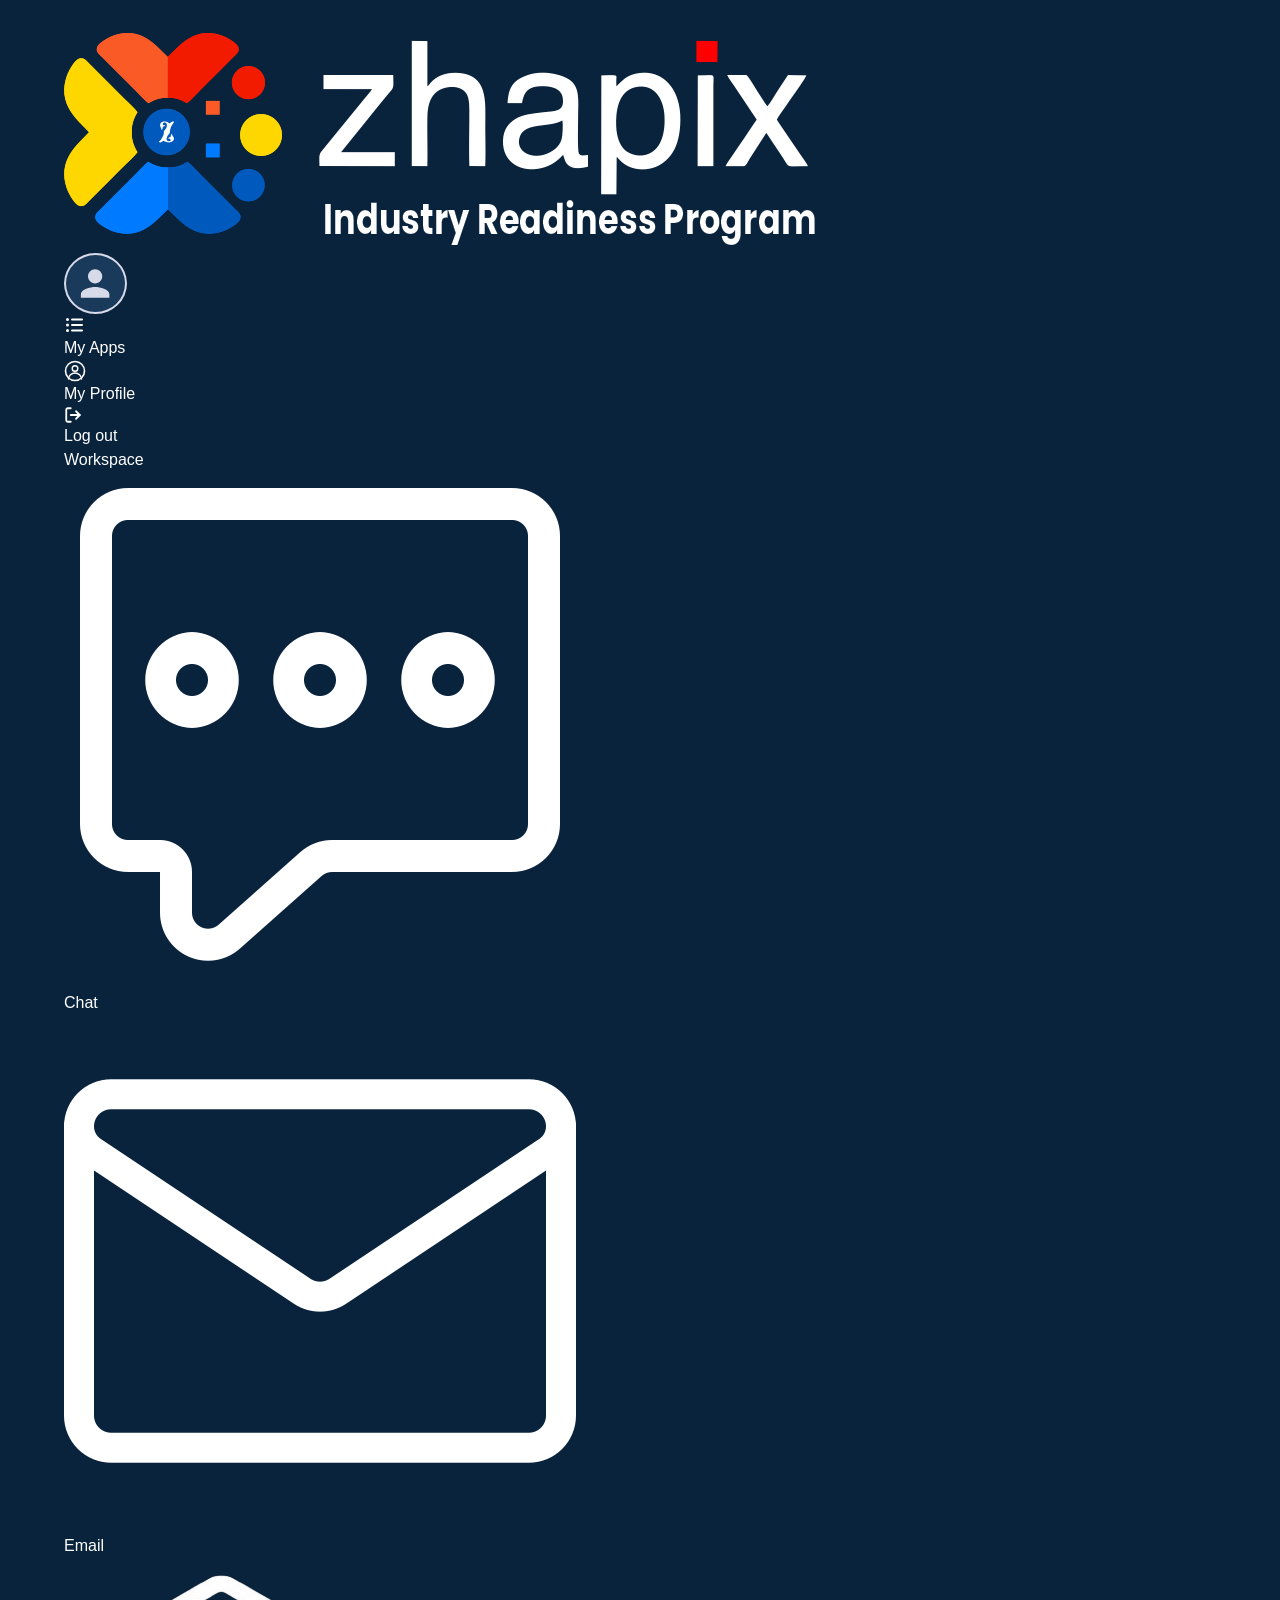
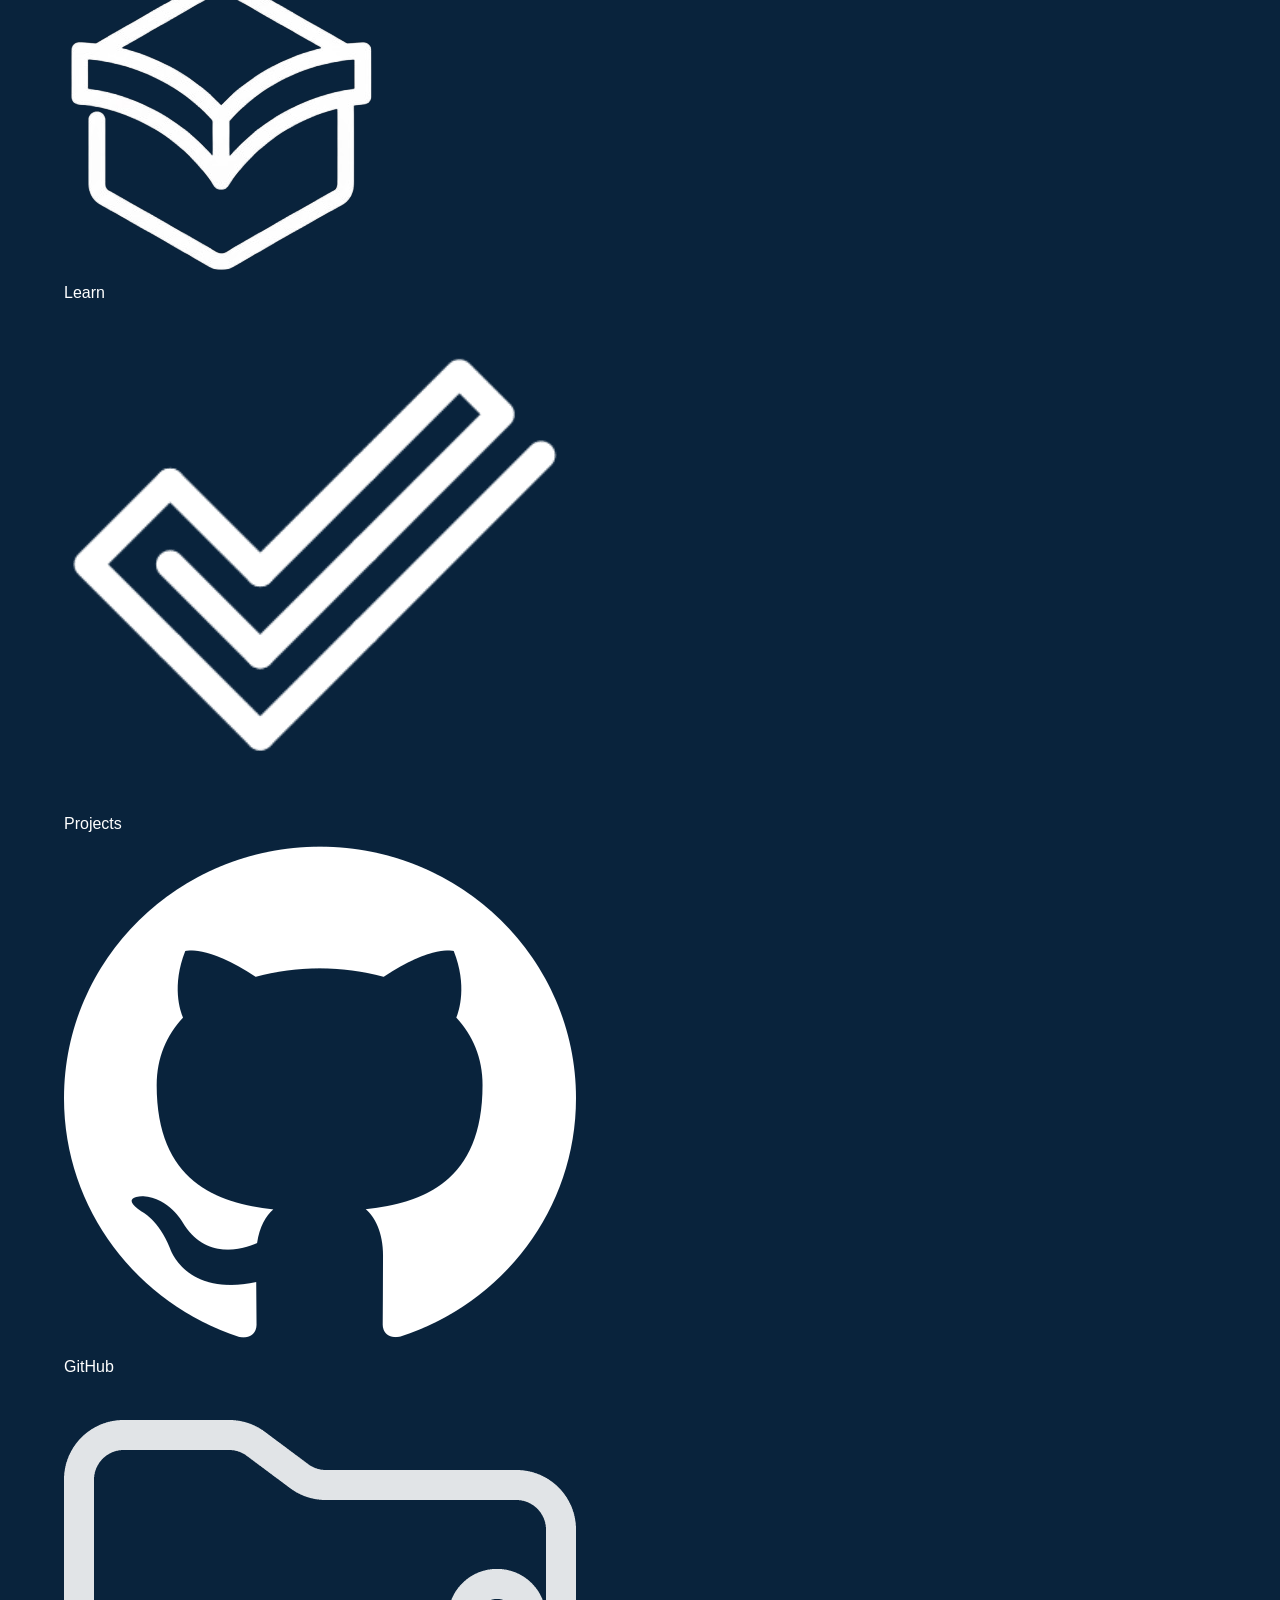
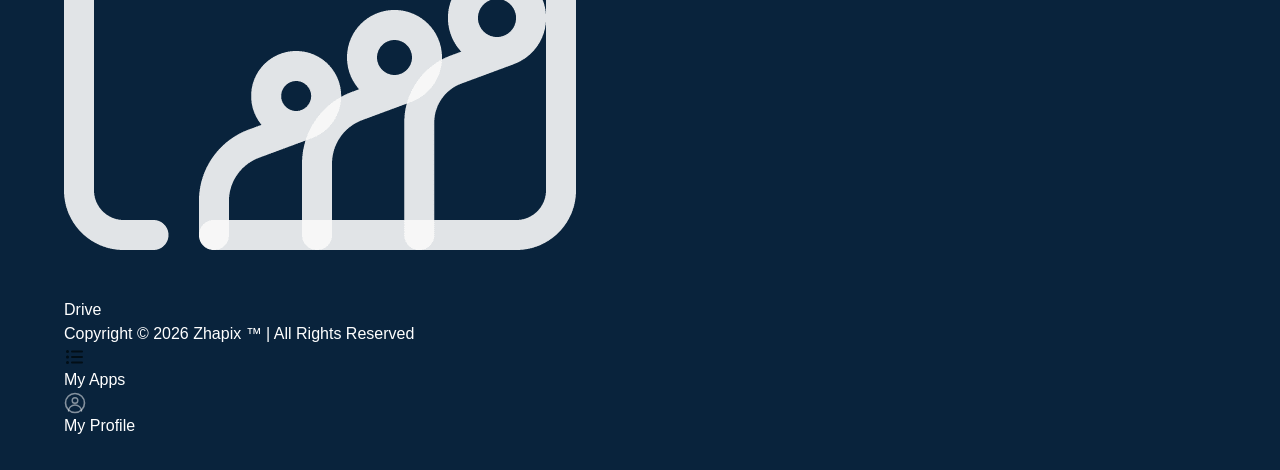
==== main.html @ b957dd8b "Updates" ====
<!doctype html>
<html lang="en">
  <head>
    <meta charset="UTF-8" />

    <!-- ── Favicon ── -->
    <link rel="icon" type="image/png" href="./assets/favicon-Dj7_C4QA.png" />

    <meta name="viewport" content="width=device-width, initial-scale=1.0" />
    <title>Dashboard</title>
    <script type="module" crossorigin src="./assets/main-DIiT6If0.js"></script>
    <link rel="stylesheet" crossorigin href="./assets/main-B92igqWx.css">
  </head>
  <body>
    <div id="root"></div>
  </body>
</html>
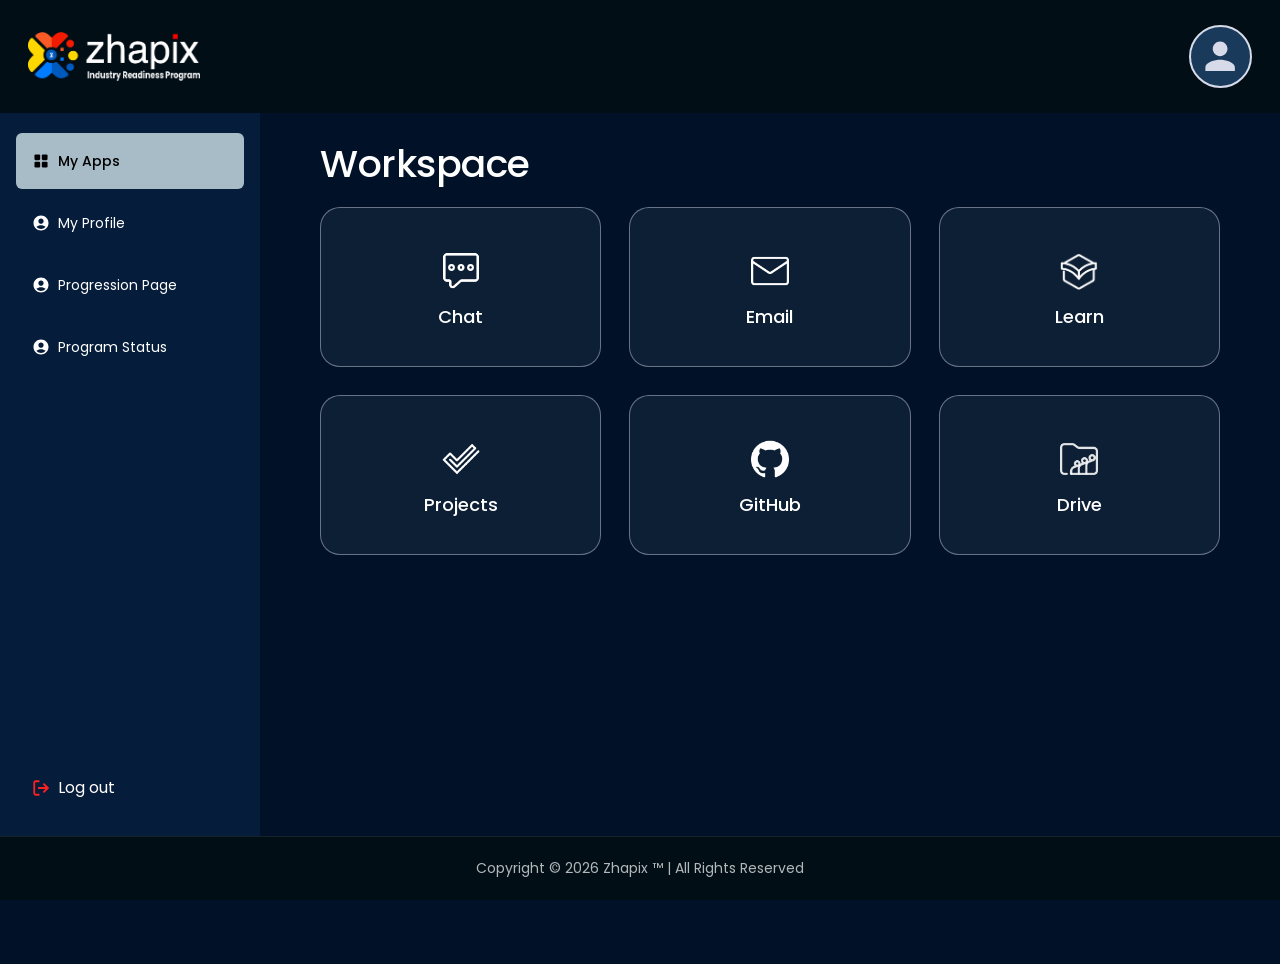
==== commit c3b61534: "Updates" ====
--- a/main.html
+++ b/main.html
@@ -7,9 +7,9 @@
     <link rel="icon" type="image/png" href="./assets/favicon-Dj7_C4QA.png" />
 
     <meta name="viewport" content="width=device-width, initial-scale=1.0" />
-    <title>Dashboard</title>
-    <script type="module" crossorigin src="./assets/main-DIiT6If0.js"></script>
-    <link rel="stylesheet" crossorigin href="./assets/main-B92igqWx.css">
+    <title>IRP Portal</title>
+    <script type="module" crossorigin src="./assets/main-D4xW9R3O.js"></script>
+    <link rel="stylesheet" crossorigin href="./assets/main-CD9CzTqp.css">
   </head>
   <body>
     <div id="root"></div>
--- a/assets/main-CD9CzTqp.css
+++ b/assets/main-CD9CzTqp.css
@@ -0,0 +1 @@
+@import"https://fonts.googleapis.com/css2?family=Poppins:wght@400;500;600;700&display=swap";@import"https://fonts.googleapis.com/css2?family=Inter:wght@400;700&display=swap";html,body{height:100%;overflow:hidden;margin:0;padding:0;background-color:#011127}.dashboard-container{height:100vh;height:100dvh;width:100vw;overflow:hidden;background-color:#011127;font-family:Poppins,sans-serif;font-weight:500;display:flex;flex-direction:column}.dashboard-header{position:fixed;top:0;left:0;right:0;height:113px;background-color:#020e16;display:flex;justify-content:space-between;align-items:center;padding:0 28px;gap:16px;z-index:300;flex-shrink:0}.dashboard-logo{display:flex;align-items:center;gap:10px;cursor:pointer}.logo-image{height:49px;width:auto;display:block}.profile-avatar-desktop{display:flex;align-items:center;gap:12px;cursor:pointer;flex-shrink:0}.header-username{font-size:15px;font-weight:500;color:#fff;font-family:Poppins,sans-serif;white-space:nowrap;cursor:pointer;transition:color .2s ease,opacity .2s ease}.header-username:hover{color:#7aa5ff;opacity:.9}.profile-avatar-desktop{display:flex;align-items:center;gap:10px;cursor:pointer;z-index:999;pointer-events:all}.profile-avatar-desktop:hover{opacity:.92}.profile-avatar-desktop:hover .MuiAvatar-root{transform:scale(1.02)}.profile-avatar-desktop .MuiAvatar-root{width:63px!important;height:63px!important;border-radius:50%!important;border:2px solid #d7dae8!important;overflow:hidden!important;transition:transform .2s ease,border-color .2s ease}.profile-avatar-desktop:hover .MuiAvatar-root{border-color:#7aa5ff!important}.profile-avatar-desktop .MuiAvatar-root img{width:100%!important;height:100%!important;object-fit:cover!important;object-position:center top!important;display:block!important}.dashboard-footer{position:fixed;bottom:0;left:0;right:0;height:64px;background-color:#020e16;display:flex;align-items:center;justify-content:center;z-index:300;border-top:1px solid rgba(255,255,255,.08);padding:0}.footer-text{font-size:14px!important;font-weight:400!important;color:#ffffffb3!important;font-family:Poppins,sans-serif!important;text-align:center!important}.mobile-nav{display:none!important}.dashboard-body{position:fixed;inset:113px 0 64px;display:flex;overflow:hidden;background-color:#011127}.dashboard-sidebar{width:260px;min-width:260px;flex-shrink:0;background-color:#051c3a;display:flex;flex-direction:column;justify-content:space-between;padding:20px 16px;height:100%;overflow:hidden;box-sizing:border-box}.sidebar-menu{display:flex;flex-direction:column;gap:6px}.sidebar-menu-item{display:flex;align-items:center;justify-content:flex-start;gap:8px;height:56px;padding:0 16px;border-radius:6px;color:#fff;font-size:14px;font-weight:400;font-family:Poppins,sans-serif;background:transparent;cursor:pointer;transition:background-color .15s ease,color .15s ease;-webkit-user-select:none;user-select:none;white-space:nowrap;appearance:none;-webkit-appearance:none;border:none;outline:none;text-decoration:none;list-style:none}.sidebar-menu-item:hover{background-color:#9fbcc71f;color:#fff}.dashboard-sidebar .sidebar-menu-item.active,.dashboard-sidebar .sidebar-menu-item.active:hover,.dashboard-sidebar .sidebar-menu-item.active:focus,.dashboard-sidebar .sidebar-menu-item.active:active,.dashboard-sidebar button.sidebar-menu-item.active,.dashboard-sidebar button.sidebar-menu-item.active:hover,.dashboard-sidebar .MuiButton-root.sidebar-menu-item.active,.dashboard-sidebar .MuiButtonBase-root.sidebar-menu-item.active,.dashboard-sidebar .MuiListItem-root.sidebar-menu-item.active,.dashboard-sidebar .MuiListItemButton-root.sidebar-menu-item.active{background-color:#a8bcc8!important;background:#a8bcc8!important;color:#000!important;font-weight:500!important;box-shadow:none!important;border-radius:6px!important;text-transform:none!important;min-width:unset!important;width:100%!important;display:flex!important;margin:0!important;padding:0 16px!important;height:56px!important}.dashboard-sidebar .sidebar-menu-item.active:before,.dashboard-sidebar .sidebar-menu-item.active:after{display:none!important}.dashboard-sidebar .sidebar-menu-item.active *,.dashboard-sidebar .sidebar-menu-item.active span,.dashboard-sidebar .sidebar-menu-item.active svg,.dashboard-sidebar .sidebar-menu-item.active .MuiButton-label,.dashboard-sidebar .sidebar-menu-item.active .MuiTypography-root,.dashboard-sidebar .sidebar-menu-item.active .MuiListItemText-root,.dashboard-sidebar .sidebar-menu-item.active .MuiListItemIcon-root{color:#000!important}.dashboard-sidebar .sidebar-menu-item.active svg rect{fill:#000!important}.dashboard-sidebar .sidebar-menu-item.active svg circle{stroke:#000!important;fill:none!important}.dashboard-sidebar .sidebar-menu-item.active svg path{stroke:#000!important;fill:none!important}.dashboard-sidebar .sidebar-menu-item.active .MuiSvgIcon-root{color:#000!important}.sidebar-menu-item svg{flex-shrink:0;width:18px;height:18px;color:inherit}.sidebar-logout{display:flex;align-items:center;gap:8px;height:56px;padding:0 16px;border-radius:6px;color:#fffdfd;font-size:16px;font-weight:400;font-family:Poppins,sans-serif;cursor:pointer;transition:background-color .15s ease;-webkit-user-select:none;user-select:none;white-space:nowrap;appearance:none;-webkit-appearance:none;border:none;outline:none;text-decoration:none;list-style:none}.sidebar-logout:hover{background-color:#ffffff0f}.sidebar-logout svg{flex-shrink:0;width:18px;height:18px;color:#ff2121}.dashboard-content{flex:1;min-width:0;display:flex;flex-direction:column;overflow:hidden;overflow-y:hidden;padding:0 60px;background-color:#011127}.welcome-section{padding:28px 0 20px;flex-shrink:0;width:100%}.welcome-heading{font-size:38px!important;font-weight:500!important;color:#fff!important;font-family:Poppins,sans-serif!important;line-height:1.2!important;margin:0!important;text-align:left!important;letter-spacing:-.5px!important}.dashboard-main{flex:1;display:flex;flex-direction:column;justify-content:flex-start;min-height:0;overflow:hidden;padding:0}.dashboard-grid{display:grid;grid-template-columns:repeat(3,1fr);row-gap:30px;column-gap:30px;width:100%;padding:0;box-sizing:border-box}.app-card{background-color:#0d1f35;border:1px solid rgba(215,218,232,.45);border-radius:20px;width:100%;height:160px;display:flex;flex-direction:column;align-items:center;justify-content:center;gap:10px;cursor:pointer;transition:background-color .25s ease,transform .2s ease,box-shadow .25s ease}.app-card:hover{background-color:#061c3af2;transform:translateY(-4px) scale(1.02);box-shadow:0 12px 40px #00000080;border-color:#d7dae8}.app-card:active{transform:translateY(-2px) scale(1.01);transition:transform .1s ease}.card-icon{width:50px;height:50px;display:flex;align-items:center;justify-content:center;flex-shrink:0;color:#fff}.card-icon svg{width:38px!important;height:38px!important;display:block}.card-icon img{width:38px;height:38px;object-fit:contain;display:block}.card-label{font-size:25px!important;font-weight:500!important;color:#fff!important;font-family:Poppins,sans-serif!important;line-height:1.2!important;margin:0!important;text-align:center}.profile-scroll{height:100%;display:flex;flex-direction:column;padding:30px;justify-content:flex-start}.profile-page-wrapper{padding:20px 0;width:100%;max-width:100%}.profile-page-wrapper .welcome-heading{text-align:left!important;display:block;width:100%}.profile-page-content{display:flex;flex-direction:row;align-items:stretch;gap:30px;width:100%;margin-top:12px}.profile-page-empty{display:flex;align-items:center;justify-content:center;height:200px}.profile-table-container{border:1px solid rgba(200,194,194,.51);border-radius:20px;overflow:hidden;flex:1;min-width:0}.profile-table-row{display:grid;grid-template-columns:150px 1fr;border-bottom:1px solid rgba(200,194,194,.3)}.profile-table-row:last-child{border-bottom:none}.profile-label-cell{padding:8px 12px;font-size:16px;font-weight:400;font-family:Poppins,sans-serif;background-color:#061c3af2;color:#c8c2c2;border-right:1px solid rgba(200,194,194,.3);word-break:break-word;display:flex;align-items:center}.profile-value-cell{padding:8px 12px;font-size:16px;font-weight:400;font-family:Poppins,sans-serif;background-color:#0d1f35;color:#fff;word-break:break-word;display:flex;align-items:center}.profile-pic-wrap{display:flex;align-items:center;justify-content:center;margin-bottom:4px}.profile-card-box{background-color:#071326;border:1px solid rgba(200,194,194,.51);border-radius:16px;padding:20px 16px;display:flex;flex-direction:column;align-items:center;justify-content:center;gap:8px;width:240px;flex-shrink:0;text-align:center;align-self:stretch}.profile-pic-img{width:120px;height:120px;border-radius:50%;object-fit:cover;object-position:center top;border:3px solid rgba(200,194,194,.51)}.profile-pic-fallback{width:120px;height:120px;border-radius:50%;background-color:#1a3a5c;border:3px solid rgba(200,194,194,.51);display:flex;align-items:center;justify-content:center;overflow:hidden;color:#d7dae8;font-size:32px;font-weight:600;font-family:Poppins,sans-serif}.profile-card-name{font-size:18px;font-weight:700;color:#fff;font-family:Poppins,sans-serif;margin:4px 0 0}.profile-card-role{font-size:13px;color:#9ca3af;font-family:Poppins,sans-serif;font-weight:400;margin:0}.status-badge{display:inline-block;padding:3px 10px;border-radius:30px;font-size:13px;font-weight:500;font-family:Poppins,sans-serif}.status-active{background-color:#377132;color:#f4f7fa;border:1px solid #f4f7fa}.status-inactive{background-color:#d7dae8;color:#020e16;border:1px solid #020e16}.status-badge:not(.status-active):not(.status-inactive){background-color:#374151;color:#9ca3af;border:1px solid #6b7280}@media (min-width: 1400px){.dashboard-content{padding:0 70px}.dashboard-grid{grid-template-columns:repeat(3,1fr);row-gap:32px;column-gap:32px}.app-card{width:100%;height:200px}}@media (min-width: 1024px) and (max-width: 1399px){.dashboard-grid{grid-template-columns:repeat(3,1fr);row-gap:30px;column-gap:30px}.app-card{width:100%;height:160px}}@media (min-width: 960px){.dashboard-grid{grid-template-columns:repeat(3,1fr);row-gap:28px;column-gap:28px}.app-card{width:100%;height:160px}.card-label{font-size:18px!important}}@media (min-width: 768px) and (max-width: 1023px){.dashboard-sidebar{width:200px;min-width:200px;padding:12px 10px 16px}.dashboard-content{padding:0 50px}.dashboard-grid{grid-template-columns:repeat(2,1fr);row-gap:48px;column-gap:48px}.welcome-heading{font-size:32px!important}.card-label{font-size:20px!important}.app-card{width:100%;height:220px}.profile-page-content{flex-direction:column;align-items:center;justify-content:flex-start;margin-top:20px}.profile-table-container{width:100%;flex:1 1 auto;max-width:100%}.profile-card-box{width:100%;height:auto;max-width:100%;align-self:auto}.profile-pic-img,.profile-pic-fallback{width:140px;height:140px}.profile-pic-fallback{font-size:36px}}@media (min-width: 600px) and (max-width: 767px){.dashboard-header{height:70px;padding:0 20px}.dashboard-body{top:70px;bottom:50px}.dashboard-sidebar{width:120px;min-width:120px;padding:10px 8px 12px}.sidebar-menu-item{gap:6px;padding:6px 8px;font-size:13px}.sidebar-logout{padding:8px 10px;font-size:13px}.dashboard-content{padding:0 32px}.welcome-section{padding:35px 0 28px}.welcome-heading{font-size:28px!important}.dashboard-grid{grid-template-columns:repeat(2,1fr);row-gap:40px;column-gap:40px}.app-card{width:100%;height:200px}.card-label{font-size:18px!important}.profile-page-content{flex-direction:column;gap:20px}.profile-table-container{width:100%}.profile-card-box{width:100%;max-width:100%}.profile-pic-img,.profile-pic-fallback{width:120px;height:120px}.profile-pic-fallback{font-size:32px}.dashboard-footer{height:50px}.profile-label-cell{padding:8px 10px;font-size:14px}.profile-value-cell{padding:8px 10px;font-size:13px}}@media (max-width: 768px){.dashboard-sidebar{width:180px;min-width:180px}.dashboard-grid{grid-template-columns:repeat(2,1fr);row-gap:30px;column-gap:30px}.welcome-heading{font-size:24px!important}.card-label{font-size:18px!important}.profile-page-content{flex-direction:column;align-items:center;justify-content:flex-start;margin-top:20px}.profile-table-container{width:100%;flex:1 1 auto;max-width:680px}.profile-card-box{width:100%;height:auto;max-width:680px;align-self:auto}.profile-pic-img,.profile-pic-fallback{width:160px;height:160px}.profile-pic-fallback{font-size:40px}.program-tech-grid{grid-template-columns:repeat(2,1fr)}.program-tech-chip{width:100%}.program-info-grid{grid-template-columns:repeat(2,1fr)}.program-main-title{font-size:28px}.program-sub-title{font-size:22px}.prog-main-title{font-size:30px}.prog-table-title{font-size:20px}.prog-th{font-size:16px}.prog-td{font-size:15px}.prog-badge{font-size:14px}}@media (max-width: 375px){.dashboard-header{height:70px;padding:0 12px}.logo-image{width:140px;height:40px}.dashboard-body{top:70px;bottom:50px}.dashboard-content{padding:0!important}.welcome-section{padding:16px 12px 12px}.welcome-heading{font-size:28px!important}.dashboard-grid{grid-template-columns:repeat(2,1fr);gap:8px;padding:0 12px 12px;row-gap:8px;column-gap:8px}.app-card{width:100%;height:122px;border-radius:16px;gap:6px;padding:8px}.card-icon{width:28px;height:28px}.card-icon svg,.card-icon img{width:28px!important;height:28px!important}.card-label{font-size:14px!important;line-height:1.2}.dashboard-footer{height:50px}.profile-page-wrapper .welcome-heading{padding:16px 12px 12px!important;font-size:28px!important}.profile-page-content{padding:0 12px 12px!important;gap:10px}.profile-card-box{padding:12px;border-radius:10px}.profile-pic-img,.profile-pic-fallback{width:100px;height:100px}.profile-pic-fallback{font-size:24px}.profile-card-name{font-size:18px}.profile-card-role{font-size:14px}.profile-table-container{border-radius:8px}.profile-table-row{grid-template-columns:100px 1fr}.profile-label-cell,.profile-value-cell{padding:8px 10px;font-size:12px}.status-badge{padding:2px 8px;font-size:12px}}@media (min-width: 376px) and (max-width: 479px){.dashboard-header{height:75px;padding:0 16px}.logo-image{width:145px;height:42px}.dashboard-body{top:75px;bottom:54px}.dashboard-content{padding:0!important}.welcome-section{padding:16px 16px 12px}.welcome-heading{font-size:32px!important}.dashboard-grid{grid-template-columns:repeat(2,1fr);gap:10px;padding:0 16px 16px;row-gap:10px;column-gap:10px}.app-card{width:100%;height:128px;border-radius:18px;gap:7px;padding:10px}.card-icon{width:30px;height:30px}.card-icon svg,.card-icon img{width:30px!important;height:30px!important}.card-label{font-size:15px!important;line-height:1.2}.dashboard-footer{height:54px}.profile-page-wrapper .welcome-heading{padding:16px 16px 12px!important;font-size:32px!important}.profile-page-content{padding:0 16px 16px!important;gap:12px}.profile-card-box{padding:14px;border-radius:10px}.profile-pic-img,.profile-pic-fallback{width:105px;height:105px}.profile-pic-fallback{font-size:26px}.profile-card-name{font-size:19px}.profile-card-role{font-size:15px}.profile-table-row{grid-template-columns:120px 1fr}.profile-label-cell{padding:9px 11px;font-size:14px}.profile-value-cell{padding:9px 11px;font-size:13px}.status-badge{padding:3px 9px;font-size:13px}}@media (max-width: 480px){html,body{overflow:auto;height:100%;height:100dvh;-webkit-overflow-scrolling:touch}.dashboard-container{height:100vh;height:100dvh;min-height:100dvh;overflow:auto;-webkit-overflow-scrolling:touch}.dashboard-header{height:70px;padding:0 20px;justify-content:space-between;gap:12px}.logo-image{width:151px;max-width:160px;height:43px;object-fit:contain;flex-shrink:0}.header-username{display:none}.profile-avatar-desktop .MuiAvatar-root{width:48px!important;height:48px!important;border:2px solid rgba(215,218,232,.78)!important}.dashboard-body{position:fixed;inset:70px 0 64px;overflow:auto;-webkit-overflow-scrolling:touch;display:flex}.dashboard-sidebar{display:none}.dashboard-content{flex:1;width:100%;min-width:0;overflow-y:auto!important;overflow-x:hidden;-webkit-overflow-scrolling:touch;padding:10px 10px 24px!important;background-color:#011127}.dashboard-main{flex:unset!important;display:block!important;overflow:visible!important;height:auto!important;min-height:unset!important;padding:0}.welcome-section{padding:20px 16px 20px 26px}.welcome-heading{font-size:32px!important;line-height:1.3!important}.dashboard-grid{grid-template-columns:repeat(2,1fr);gap:14px;padding:0 16px 16px;row-gap:30px;column-gap:30px}.app-card{border:1px solid rgba(215,218,232,.45);border-radius:18px;height:125px;min-height:125px;max-height:125px;padding:10px;gap:7px;transition:none;background-color:#0d1f35;width:100%}.app-card:hover,.app-card:focus,.app-card:focus-visible,.app-card:active{transform:none;box-shadow:none;outline:none;border:1px solid rgba(215,218,232,.45)}.card-icon{width:28px;height:28px}.card-icon svg,.card-icon img{width:28px!important;height:28px!important;object-fit:contain}.card-label{font-size:14px!important;padding:0!important;line-height:1.2}.dashboard-footer{height:64px;background-color:#061c3a;border-top:1px solid rgba(143,181,238,.25);justify-content:space-around;padding:0}.footer-text{display:none!important}.mobile-nav{display:flex!important;width:100%;height:100%;align-items:center;justify-content:space-around;padding:0 12px}.mobile-nav-item{flex:1;min-width:103px;height:64px;display:flex;flex-direction:column;align-items:center;justify-content:center;gap:4px;cursor:pointer;-webkit-user-select:none;user-select:none;padding:4px 0;-webkit-tap-highlight-color:transparent}.mobile-nav-item span{font-size:11px;font-family:Poppins,sans-serif;font-weight:400;line-height:1;color:#ffffff80}.mobile-nav-icon{display:flex;align-items:center;justify-content:center;width:64px;height:32px;border-radius:16px;background:transparent;transition:background-color .2s ease}.mobile-nav-icon svg{width:20px!important;height:20px!important;display:block;flex-shrink:0;color:#fff!important}.mobile-nav-item:not(.active) span{color:#fff}.mobile-nav-item:not(.active) .mobile-nav-icon svg{color:#fff!important}.mobile-nav-item.active span{color:#fff!important;font-weight:600}.mobile-nav-item.active .mobile-nav-icon{background-color:#a8bcc8!important;border-radius:16px!important}.mobile-nav-item.active .mobile-nav-icon svg,.mobile-nav-item.active .mobile-nav-icon .MuiSvgIcon-root{color:#000!important;fill:#000!important}.profile-scroll{overflow:visible!important;height:auto!important;display:block!important;padding:0!important;justify-content:unset!important}.profile-page-wrapper{padding:0;overflow:visible;height:auto}.profile-page-wrapper .welcome-heading{padding:16px 16px 12px!important;font-size:35px!important;display:block}.profile-page-content{flex-direction:column-reverse!important;align-items:stretch!important;justify-content:flex-start!important;gap:12px;padding:10px 16px 16px!important;margin-top:16px}.profile-card-box{background-color:#071326;border:1px solid rgba(200,194,194,.51);border-radius:10px;padding:16px;margin:0;width:100%;height:auto;max-width:100%;gap:8px}.profile-pic-wrap{margin-bottom:10px}.profile-pic-img{width:109px;height:107px;border:2px solid rgba(200,194,194,.51)}.profile-pic-fallback{width:109px;height:107px;border:2px solid rgba(200,194,194,.51);background-color:#2d3748;font-size:28px}.profile-card-name{font-size:20px;line-height:1.3}.profile-card-role{font-size:18px;font-weight:400;color:#fff;line-height:1.3}.profile-table-container{margin:0;border-radius:8px;border:1px solid rgba(255,255,255,.2);width:100%;height:auto;max-width:100%;padding:0;flex:1 1 auto}.profile-table-row{grid-template-columns:130px 1fr;border-bottom:1px solid rgba(200,194,194,.51)}.profile-label-cell{padding:10px 12px;font-size:15px;font-weight:500;background-color:#011127;color:#c8c2c2;border-right:1px solid rgba(200,194,194,.51);border-bottom:1px solid rgba(200,194,194,.51);line-height:1.4}.profile-value-cell{padding:10px 12px;font-size:15px;font-weight:400;background-color:#091f3d;border-bottom:1px solid rgba(200,194,194,.51);line-height:1.4}.status-badge{padding:3px 10px;border-radius:30px;font-size:15px;font-weight:500;letter-spacing:.2px}.status-active{background-color:#377132;color:#f4f7fa;border:1px solid #f4f7fa;box-shadow:none}.status-inactive{background-color:#2d2d2d;color:#d1d5db;border:1.5px solid #6b7280;box-shadow:none}}@media (max-height: 500px) and (max-width: 900px){.dashboard-header{height:60px!important}.dashboard-body{top:60px!important}.dashboard-footer,.mobile-nav{height:44px!important}.dashboard-body{bottom:44px!important}.dashboard-content{overflow-x:hidden!important;-webkit-overflow-scrolling:touch!important}.welcome-heading{font-size:24px!important}.card-label{font-size:14px!important}.app-card{height:120px!important}.card-icon svg,.card-icon img{width:24px!important;height:24px!important}.dashboard-grid{row-gap:12px!important;column-gap:12px!important}.profile-page-content{gap:10px}}@media (-webkit-min-device-pixel-ratio: 2),(min-resolution: 192dpi){.app-card,.profile-table-container,.profile-card-box{border-width:.5px}}@media (prefers-reduced-motion: reduce){*{animation-duration:.01ms!important;animation-iteration-count:1!important;transition-duration:.01ms!important}.app-card:hover,.app-card:active{transform:none}}*{margin:0;padding:0;box-sizing:border-box}body{font-family:Inter,sans-serif;background-color:#2f3b47;color:#fff;line-height:1.6}a{text-decoration:none;color:inherit}button{font-family:inherit;cursor:pointer}.text-center{text-align:center}.mt-2{margin-top:.5rem}.mb-2{margin-bottom:.5rem}
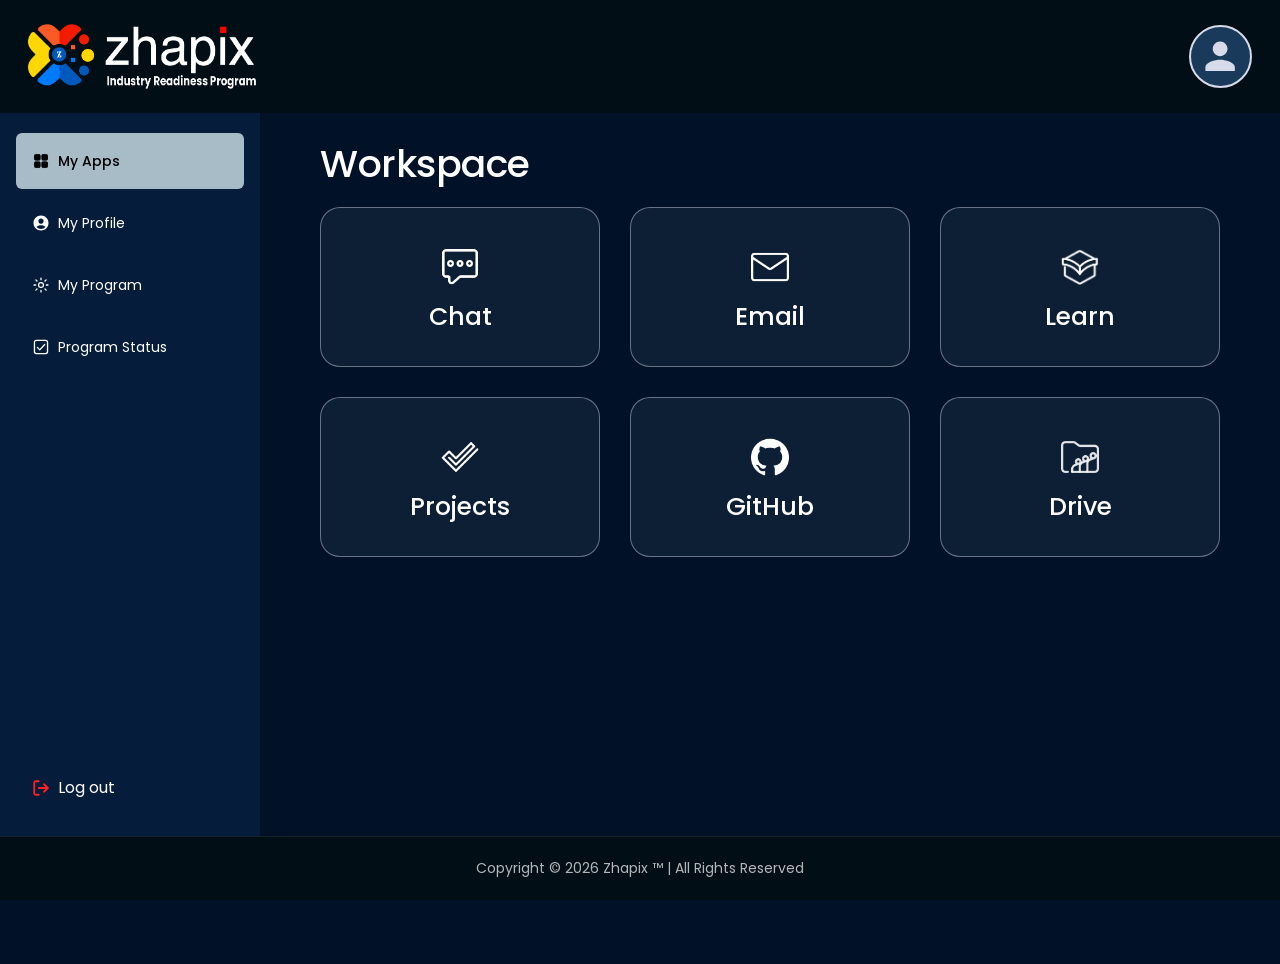
==== commit 471f558c: "Updates" ====
--- a/main.html
+++ b/main.html
@@ -1,17 +1,18 @@
-<!doctype html>
-<html lang="en">
-  <head>
-    <meta charset="UTF-8" />
-
-    <!-- ── Favicon ── -->
-    <link rel="icon" type="image/png" href="./assets/favicon-Dj7_C4QA.png" />
-
-    <meta name="viewport" content="width=device-width, initial-scale=1.0" />
-    <title>IRP Portal</title>
-    <script type="module" crossorigin src="./assets/main-D4xW9R3O.js"></script>
-    <link rel="stylesheet" crossorigin href="./assets/main-CD9CzTqp.css">
-  </head>
-  <body>
-    <div id="root"></div>
-  </body>
+<!doctype html>
+<html lang="en">
+  <head>
+    <meta charset="UTF-8" />
+
+    <!-- ── Favicon ── -->
+    <link rel="icon" type="image/png" href="./assets/favicon-Dj7_C4QA.png" />
+
+    <meta name="viewport" content="width=device-width, initial-scale=1.0" />
+    <title>IRP Portal</title>
+    <script type="module" crossorigin src="./assets/main-DFRPGwGa.js"></script>
+    <link rel="stylesheet" crossorigin href="./assets/main-BLK-HPKs.css">
+  </head>
+  <body>
+    <div id="root"></div>+
+  </body>
 </html>
--- a/assets/main-BLK-HPKs.css
+++ b/assets/main-BLK-HPKs.css
@@ -0,0 +1 @@
+@import"https://fonts.googleapis.com/css2?family=Poppins:wght@400;500;600;700&display=swap";@import"https://fonts.googleapis.com/css2?family=Inter:wght@400;700&display=swap";.no-scrollbar{scrollbar-width:none;-ms-overflow-style:none}.no-scrollbar::-webkit-scrollbar{display:none}html,body{height:100%;overflow:hidden;margin:0;padding:0;background-color:#011127}.dashboard-container{height:100vh;height:100dvh;width:100vw;overflow:hidden;background-color:#011127;font-family:Poppins,sans-serif;font-weight:500;display:flex;flex-direction:column}.dashboard-header{position:fixed;top:0;left:0;right:0;height:113px;background-color:#020e16;display:flex;justify-content:space-between;align-items:center;padding:0 28px;gap:16px;z-index:300;flex-shrink:0}.dashboard-logo{display:flex;align-items:center;gap:10px;cursor:pointer}.logo-image{width:228px;height:auto;display:block}.header-username{font-size:15px;font-weight:500;color:#fff;font-family:Poppins,sans-serif;white-space:nowrap;cursor:pointer;transition:color .2s ease,opacity .2s ease}.header-username:hover{color:#7aa5ff;opacity:.9}.profile-avatar-desktop{display:flex;align-items:center;gap:10px;cursor:pointer;z-index:999;pointer-events:all;flex-shrink:0}.profile-avatar-desktop:hover{opacity:.92}.profile-avatar-desktop .MuiAvatar-root{width:63px!important;height:63px!important;border-radius:50%!important;border:2px solid #d7dae8!important;overflow:hidden!important;transition:transform .2s ease,border-color .2s ease}.profile-avatar-desktop:hover .MuiAvatar-root{transform:scale(1.02);border-color:#7aa5ff!important}.profile-avatar-desktop .MuiAvatar-root img{width:100%!important;height:100%!important;object-fit:cover!important;object-position:center top!important;display:block!important}.dashboard-footer{position:fixed;bottom:0;left:0;right:0;height:64px;background-color:#020e16;display:flex;align-items:center;justify-content:center;z-index:300;border-top:1px solid rgba(255,255,255,.08);padding:0}.footer-text{font-size:14px!important;font-weight:400!important;color:#ffffffb3!important;font-family:Poppins,sans-serif!important;text-align:center!important}.mobile-nav{display:none!important}.dashboard-body{position:fixed;inset:113px 0 64px;display:flex;overflow:hidden;background-color:#011127}.dashboard-sidebar{width:260px;min-width:260px;flex-shrink:0;background-color:#051c3a;display:flex;flex-direction:column;justify-content:space-between;padding:20px 16px;height:100%;overflow:hidden;box-sizing:border-box}.sidebar-menu{display:flex;flex-direction:column;gap:6px}.sidebar-menu-item{display:flex;align-items:center;justify-content:flex-start;gap:8px;height:56px;padding:0 16px;border-radius:6px;color:#fff;font-size:14px;font-weight:400;font-family:Poppins,sans-serif;background:transparent;cursor:pointer;transition:background-color .15s ease,color .15s ease;-webkit-user-select:none;user-select:none;white-space:nowrap;appearance:none;-webkit-appearance:none;border:none;outline:none;text-decoration:none;list-style:none}.sidebar-menu-item:hover{background-color:#9fbcc71f;color:#fff}.dashboard-sidebar .sidebar-menu-item.active,.dashboard-sidebar .sidebar-menu-item.active:hover,.dashboard-sidebar .sidebar-menu-item.active:focus,.dashboard-sidebar .sidebar-menu-item.active:active,.dashboard-sidebar button.sidebar-menu-item.active,.dashboard-sidebar button.sidebar-menu-item.active:hover,.dashboard-sidebar .MuiButton-root.sidebar-menu-item.active,.dashboard-sidebar .MuiButtonBase-root.sidebar-menu-item.active,.dashboard-sidebar .MuiListItem-root.sidebar-menu-item.active,.dashboard-sidebar .MuiListItemButton-root.sidebar-menu-item.active{background-color:#a8bcc8!important;background:#a8bcc8!important;color:#000!important;font-weight:500!important;box-shadow:none!important;border-radius:6px!important;text-transform:none!important;min-width:unset!important;width:100%!important;display:flex!important;margin:0!important;padding:0 16px!important;height:56px!important}.dashboard-sidebar .sidebar-menu-item.active:before,.dashboard-sidebar .sidebar-menu-item.active:after{display:none!important}.dashboard-sidebar .sidebar-menu-item.active *,.dashboard-sidebar .sidebar-menu-item.active span,.dashboard-sidebar .sidebar-menu-item.active svg,.dashboard-sidebar .sidebar-menu-item.active .MuiButton-label,.dashboard-sidebar .sidebar-menu-item.active .MuiTypography-root,.dashboard-sidebar .sidebar-menu-item.active .MuiListItemText-root,.dashboard-sidebar .sidebar-menu-item.active .MuiListItemIcon-root{color:#000!important}.dashboard-sidebar .sidebar-menu-item.active svg rect{fill:#000!important;stroke:#000!important}.dashboard-sidebar .sidebar-menu-item.active svg rect[fill=none],.dashboard-sidebar .sidebar-menu-item.active svg rect[stroke]{fill:none!important;stroke:#000!important}.dashboard-sidebar .sidebar-menu-item.active svg circle{stroke:#000!important;fill:none!important}.dashboard-sidebar .sidebar-menu-item.active svg path{stroke:#000!important;fill:none!important}.dashboard-sidebar .sidebar-menu-item.active svg polyline{stroke:#000!important;fill:none!important}.dashboard-sidebar .sidebar-menu-item.active svg line{stroke:#000!important}.dashboard-sidebar .sidebar-menu-item.active .MuiSvgIcon-root{color:#000!important}.sidebar-menu-item svg{flex-shrink:0;width:18px;height:18px;color:inherit}.sidebar-logout{display:flex;align-items:center;gap:8px;height:56px;padding:0 16px;border-radius:6px;color:#fffdfd;font-size:16px;font-weight:400;font-family:Poppins,sans-serif;cursor:pointer;transition:background-color .15s ease;-webkit-user-select:none;user-select:none;white-space:nowrap;appearance:none;-webkit-appearance:none;border:none;outline:none;text-decoration:none;list-style:none}.sidebar-logout:hover{background-color:#ffffff0f}.sidebar-logout svg{flex-shrink:0;width:18px;height:18px;color:#ff2121}.dashboard-content{flex:1;min-width:0;display:flex;flex-direction:column;overflow-y:auto;overflow-x:hidden;padding:0 60px;background-color:#011127;scrollbar-width:none;-ms-overflow-style:none}.dashboard-content::-webkit-scrollbar{display:none}.welcome-section{padding:28px 0 20px;flex-shrink:0;width:100%}.welcome-heading{font-size:38px!important;font-weight:500!important;color:#fff!important;font-family:Poppins,sans-serif!important;line-height:1.2!important;margin:0!important;text-align:left!important;letter-spacing:-.5px!important}.dashboard-main{flex-shrink:0;display:flex;flex-direction:column;padding:0 0 40px}.dashboard-grid{display:grid;grid-template-columns:repeat(3,1fr);row-gap:30px;column-gap:30px;width:100%;padding:0;box-sizing:border-box}.app-card{background-color:#0d1f35;border:1px solid rgba(215,218,232,.45);border-radius:20px;width:100%;height:160px;display:flex;flex-direction:column;align-items:center;justify-content:center;gap:10px;cursor:pointer;transition:background-color .25s ease,transform .2s ease,box-shadow .25s ease}.app-card:hover{background-color:#061c3af2;transform:translateY(-4px) scale(1.02);box-shadow:0 12px 40px #00000080;border-color:#d7dae8}.app-card:active{transform:translateY(-2px) scale(1.01);transition:transform .1s ease}.card-icon{width:50px;height:50px;display:flex;align-items:center;justify-content:center;flex-shrink:0;color:#fff}.card-icon svg{width:38px!important;height:38px!important;display:block}.card-icon img{width:38px;height:38px;object-fit:contain;display:block}.card-label{font-size:25px!important;font-weight:500!important;color:#fff!important;font-family:Poppins,sans-serif!important;line-height:1.2!important;margin:0!important;text-align:center}.profile-scroll{height:100%;overflow-y:auto;overflow-x:hidden;padding:30px;scrollbar-width:none;-ms-overflow-style:none}.profile-scroll::-webkit-scrollbar{display:none}.profile-page-wrapper{padding:20px 0;width:100%;max-width:100%}.profile-page-wrapper .welcome-heading{text-align:left!important;display:block;width:100%}.profile-page-content{display:flex;flex-direction:row;align-items:stretch;gap:30px;width:100%;margin-top:12px}.profile-page-empty{display:flex;align-items:center;justify-content:center;height:200px}.profile-table-container{border:1px solid rgba(200,194,194,.51);border-radius:20px;overflow:hidden;flex:1;min-width:0}.profile-table-row{display:grid;grid-template-columns:150px 1fr;border-bottom:1px solid rgba(200,194,194,.3)}.profile-table-row:last-child{border-bottom:none}.profile-label-cell{padding:8px 12px;font-size:16px;font-weight:400;font-family:Poppins,sans-serif;background-color:#061c3af2;color:#c8c2c2;border-right:1px solid rgba(200,194,194,.3);word-break:break-word;display:flex;align-items:center}.profile-value-cell{padding:8px 12px;font-size:16px;font-weight:400;font-family:Poppins,sans-serif;background-color:#0d1f35;color:#fff;word-break:break-word;display:flex;align-items:center}.profile-pic-wrap{display:flex;align-items:center;justify-content:center;margin-bottom:4px}.profile-card-box{background-color:#071326;border:1px solid rgba(200,194,194,.51);border-radius:16px;padding:20px 16px;display:flex;flex-direction:column;align-items:center;justify-content:center;gap:8px;width:240px;flex-shrink:0;text-align:center;align-self:stretch}.profile-pic-img{width:120px;height:120px;border-radius:50%;object-fit:cover;object-position:center top;border:3px solid rgba(200,194,194,.51)}.profile-pic-fallback{width:120px;height:120px;border-radius:50%;background-color:#1a3a5c;border:3px solid rgba(200,194,194,.51);display:flex;align-items:center;justify-content:center;overflow:hidden;color:#d7dae8;font-size:32px;font-weight:600;font-family:Poppins,sans-serif}.profile-card-name{font-size:18px;font-weight:700;color:#fff;font-family:Poppins,sans-serif;margin:4px 0 0}.profile-card-role{font-size:13px;color:#9ca3af;font-family:Poppins,sans-serif;font-weight:400;margin:0}.status-badge{display:inline-block;padding:3px 10px;border-radius:30px;font-size:13px;font-weight:500;font-family:Poppins,sans-serif}.status-active{background-color:#377132;color:#f4f7fa;border:1px solid #f4f7fa}.status-inactive{background-color:#d7dae8;color:#020e16;border:1px solid #020e16}.status-badge:not(.status-active):not(.status-inactive){background-color:#374151;color:#9ca3af;border:1px solid #6b7280}.program-scroll{height:100%;overflow-y:auto;overflow-x:hidden;-webkit-overflow-scrolling:touch;scrollbar-width:none;-ms-overflow-style:none}.program-scroll::-webkit-scrollbar{display:none}.program-page-wrapper{padding:28px 0 40px;display:flex;flex-direction:column;gap:20px}.program-main-title{font-size:38px;font-weight:600;color:#fff;font-family:Poppins,sans-serif;margin:0}.program-sub-title{font-size:32px;font-weight:600;color:#62ddf3;font-family:Poppins,sans-serif;margin:0}.program-description{font-size:15px;font-weight:400;color:#ded0d0;font-family:Poppins,sans-serif;line-height:1.6;margin:0}.program-tech-grid{display:grid;grid-template-columns:repeat(4,1fr);gap:12px}.program-tech-chip{background-color:#0d1f35;border:1px solid rgba(215,218,232,.45);border-radius:8px;padding:10px 14px;font-size:14px;font-weight:500;color:#fff;font-family:Poppins,sans-serif;text-align:center}.program-accordion-list{display:flex;flex-direction:column;gap:10px}.program-accordion-card{background-color:#0d1f35;border:1px solid rgba(215,218,232,.45);border-radius:10px;overflow:hidden}.program-accordion-header{width:100%;display:flex;align-items:center;justify-content:space-between;padding:14px 18px;background:transparent;border:none;cursor:pointer;font-family:Poppins,sans-serif}.program-accordion-label{font-size:15px;font-weight:500;color:#fff}.program-accordion-chevron{font-size:18px;color:#fff;transition:transform .2s ease}.program-accordion-chevron.open{transform:rotate(180deg)}.program-accordion-body{list-style:none;padding:0 18px 14px;display:flex;flex-direction:column;gap:8px}.program-list-item{display:flex;align-items:center;gap:10px;font-size:14px;font-weight:400;color:#d1d5db;font-family:Poppins,sans-serif}.program-list-dot{width:8px;height:8px;border-radius:50%;flex-shrink:0}.prog-scroll{height:100%;overflow-y:auto;overflow-x:hidden;-webkit-overflow-scrolling:touch;scrollbar-width:none;-ms-overflow-style:none}.prog-scroll::-webkit-scrollbar{display:none}.prog-wrapper{padding:28px 0 40px;display:flex;flex-direction:column;gap:24px}.prog-main-title{font-size:38px;font-weight:600;color:#fff;font-family:Poppins,sans-serif;margin:0}.prog-table-card{background-color:#0d1f35;border:1px solid rgba(215,218,232,.45);border-radius:12px;overflow:hidden}.prog-table-title{font-size:22px;font-weight:600;color:#fff;font-family:Poppins,sans-serif;padding:16px 20px;border-bottom:1px solid rgba(215,218,232,.2)}.prog-table{width:100%;border-collapse:collapse}.prog-th{padding:12px 20px;font-size:14px;font-weight:600;color:#9ca3af;font-family:Poppins,sans-serif;text-align:left;background-color:#061c3af2;border-bottom:1px solid rgba(215,218,232,.2)}.prog-tr:not(:last-child) td{border-bottom:1px solid rgba(215,218,232,.1)}.prog-td{padding:12px 20px;font-size:14px;font-weight:400;color:#fff;font-family:Poppins,sans-serif}.prog-td--status{width:130px}.prog-badge{display:inline-block;padding:3px 12px;border-radius:30px;font-size:13px;font-weight:500;font-family:Poppins,sans-serif}.prog-badge--completed{background-color:#377132;color:#f4f7fa;border:1px solid #f4f7fa}.prog-badge--inprogress{background-color:#92610a;color:#fef3c7;border:1px solid #fef3c7;white-space:nowrap;text-align:center;display:inline-flex;align-items:center;justify-content:center}.prog-badge--open{background-color:#1e3a5f;color:#93c5fd;border:1px solid #93c5fd}@media (min-width: 1400px){.dashboard-content{padding:0 70px}.dashboard-grid{grid-template-columns:repeat(3,1fr);row-gap:32px;column-gap:32px}.app-card{height:200px}}@media (min-width: 1024px) and (max-width: 1399px){.dashboard-grid{grid-template-columns:repeat(3,1fr);row-gap:30px;column-gap:30px}.app-card{height:160px}}@media (min-width: 960px) and (max-width: 1023px){.dashboard-grid{grid-template-columns:repeat(3,1fr);row-gap:28px;column-gap:28px}.app-card{height:160px}.card-label{font-size:18px!important}}@media (min-width: 768px) and (max-width: 1023px){.dashboard-sidebar{width:200px;min-width:200px;padding:12px 10px 16px}.dashboard-content{padding:0 50px}.dashboard-grid{grid-template-columns:repeat(2,1fr);row-gap:48px;column-gap:48px}.welcome-heading{font-size:32px!important}.card-label{font-size:20px!important}.app-card{height:220px}.profile-page-content{flex-direction:column;align-items:center;justify-content:flex-start;margin-top:20px}.profile-table-container,.profile-card-box{width:100%;max-width:100%}.profile-card-box{height:auto;align-self:auto}.profile-pic-img,.profile-pic-fallback{width:140px;height:140px}.profile-pic-fallback{font-size:36px}.program-tech-grid{grid-template-columns:repeat(2,1fr)}.program-main-title{font-size:28px}.program-sub-title{font-size:22px}.prog-main-title{font-size:30px}.prog-table-title{font-size:20px}.prog-th{font-size:16px}.prog-td{font-size:15px}.prog-badge{font-size:14px}}@media (min-width: 600px) and (max-width: 767px){.dashboard-header{height:70px;padding:0 20px}.dashboard-body{top:70px;bottom:50px}.dashboard-sidebar{width:120px;min-width:120px;padding:10px 8px 12px}.sidebar-menu-item{gap:6px;padding:6px 8px;font-size:13px}.sidebar-logout{padding:8px 10px;font-size:13px}.dashboard-content{padding:0 32px}.welcome-section{padding:35px 0 28px}.welcome-heading{font-size:28px!important}.dashboard-grid{grid-template-columns:repeat(2,1fr);row-gap:40px;column-gap:40px}.app-card{height:200px}.card-label{font-size:18px!important}.profile-page-content{flex-direction:column;gap:20px}.profile-table-container,.profile-card-box{width:100%;max-width:100%}.profile-pic-img,.profile-pic-fallback{width:120px;height:120px}.profile-pic-fallback{font-size:32px}.dashboard-footer{height:50px}.profile-label-cell{padding:8px 10px;font-size:14px}.profile-value-cell{padding:8px 10px;font-size:13px}.program-tech-grid{grid-template-columns:repeat(2,1fr)}.program-main-title{font-size:26px}.program-sub-title{font-size:20px}.prog-main-title{font-size:26px}.prog-table-title{font-size:18px}}@media (max-width: 375px){.dashboard-header{height:70px;padding:0 12px}.logo-image{width:140px;height:40px}.dashboard-body{top:70px;bottom:50px}.dashboard-content{padding:0!important}.welcome-section{padding:16px 12px 12px}.welcome-heading{font-size:28px!important}.dashboard-grid{grid-template-columns:repeat(2,1fr);row-gap:8px;column-gap:8px;padding:0 12px 12px}.app-card{height:122px;border-radius:16px;gap:6px;padding:8px}.card-icon{width:28px;height:28px}.card-icon svg,.card-icon img{width:28px!important;height:28px!important}.card-label{font-size:14px!important;line-height:1.2}.dashboard-footer{height:50px}.profile-page-wrapper .welcome-heading{padding:16px 12px 12px!important;font-size:28px!important}.profile-page-content{padding:0 12px 12px!important;gap:10px}.profile-card-box{padding:12px;border-radius:10px}.profile-pic-img,.profile-pic-fallback{width:100px;height:100px}.profile-pic-fallback{font-size:24px}.profile-card-name{font-size:18px}.profile-card-role{font-size:14px}.profile-table-container{border-radius:8px}.profile-table-row{grid-template-columns:100px 1fr}.profile-label-cell,.profile-value-cell{padding:8px 10px;font-size:12px}.status-badge{padding:2px 8px;font-size:12px}.program-tech-grid{grid-template-columns:repeat(2,1fr);gap:8px}.program-main-title{font-size:24px}.program-sub-title{font-size:18px}.prog-main-title{font-size:24px}.prog-table-title{font-size:16px;padding:12px 14px}.prog-th,.prog-td{padding:10px 12px;font-size:13px}}@media (min-width: 376px) and (max-width: 479px){.dashboard-header{height:75px;padding:0 16px}.logo-image{width:145px;height:42px}.dashboard-body{top:75px;bottom:54px}.dashboard-content{padding:0!important}.welcome-section{padding:16px 16px 12px}.welcome-heading{font-size:32px!important}.dashboard-grid{grid-template-columns:repeat(2,1fr);row-gap:10px;column-gap:10px;padding:0 16px 16px}.app-card{height:128px;border-radius:18px;gap:7px;padding:10px}.card-icon{width:30px;height:30px}.card-icon svg,.card-icon img{width:30px!important;height:30px!important}.card-label{font-size:15px!important;line-height:1.2}.dashboard-footer{height:54px}.profile-page-wrapper .welcome-heading{padding:16px 16px 12px!important;font-size:32px!important}.profile-page-content{padding:0 16px 16px!important;gap:12px}.profile-card-box{padding:14px;border-radius:10px}.profile-pic-img,.profile-pic-fallback{width:105px;height:105px}.profile-pic-fallback{font-size:26px}.profile-card-name{font-size:19px}.profile-card-role{font-size:15px}.profile-table-row{grid-template-columns:120px 1fr}.profile-label-cell{padding:9px 11px;font-size:14px}.profile-value-cell{padding:9px 11px;font-size:13px}.status-badge{padding:3px 9px;font-size:13px}.program-tech-grid{grid-template-columns:repeat(2,1fr);gap:8px}.program-main-title{font-size:26px}.program-sub-title{font-size:20px}.prog-main-title{font-size:26px}}@media (max-width: 480px){html,body{overflow:auto;height:100dvh;-webkit-overflow-scrolling:touch}.dashboard-container{height:100dvh;min-height:100dvh;overflow:auto;-webkit-overflow-scrolling:touch}.dashboard-header{height:70px;padding:0 20px;justify-content:space-between;gap:12px}.logo-image{width:151px;max-width:160px;height:43px;object-fit:contain;flex-shrink:0}.header-username{display:none}.profile-avatar-desktop .MuiAvatar-root{width:48px!important;height:48px!important;border:2px solid rgba(215,218,232,.78)!important}.dashboard-body{position:fixed;inset:70px 0 64px;overflow:auto;-webkit-overflow-scrolling:touch;display:flex}.dashboard-sidebar{display:none}.dashboard-content{flex:1;width:100%;min-width:0;overflow-y:auto!important;overflow-x:hidden;-webkit-overflow-scrolling:touch;padding:10px 10px 24px!important;background-color:#011127}.dashboard-main{flex:unset!important;display:block!important;overflow:visible!important;height:auto!important;min-height:unset!important;padding:0}.welcome-section{padding:20px 16px 20px 26px}.welcome-heading{font-size:32px!important;line-height:1.3!important}.dashboard-grid{grid-template-columns:repeat(2,1fr);row-gap:30px;column-gap:30px;padding:0 16px 16px}.app-card{height:125px;min-height:125px;max-height:125px;border-radius:18px;padding:10px;gap:7px;transition:none}.app-card:hover,.app-card:focus,.app-card:focus-visible,.app-card:active{transform:none;box-shadow:none;outline:none;border:1px solid rgba(215,218,232,.45)}.card-icon{width:28px;height:28px}.card-icon svg,.card-icon img{width:28px!important;height:28px!important;object-fit:contain}.card-label{font-size:14px!important;padding:0!important;line-height:1.2}.dashboard-footer{height:64px;background-color:#061c3a;border-top:1px solid rgba(143,181,238,.25);justify-content:space-around;padding:0}.footer-text{display:none!important}.mobile-nav{display:flex!important;width:100%;height:100%;align-items:center;justify-content:space-around;padding:0 12px}.mobile-nav-item{flex:1;min-width:103px;height:64px;display:flex;flex-direction:column;align-items:center;justify-content:center;gap:4px;cursor:pointer;-webkit-user-select:none;user-select:none;padding:4px 0;-webkit-tap-highlight-color:transparent}.mobile-nav-item span{font-size:11px;font-family:Poppins,sans-serif;font-weight:400;line-height:1;color:#ffffff80}.mobile-nav-icon{display:flex;align-items:center;justify-content:center;width:64px;height:32px;border-radius:16px;background:transparent;transition:background-color .2s ease}.mobile-nav-icon svg{width:20px!important;height:20px!important;display:block;flex-shrink:0;color:#fff!important}.mobile-nav-item:not(.active) span{color:#fff}.mobile-nav-item.active span{color:#fff!important;font-weight:600}.mobile-nav-item.active .mobile-nav-icon{background-color:#a8bcc8!important;border-radius:16px!important}.mobile-nav-item.active .mobile-nav-icon svg,.mobile-nav-item.active .mobile-nav-icon .MuiSvgIcon-root{color:#000!important;fill:#000!important}.profile-scroll{overflow:visible!important;height:auto!important;display:block!important;padding:0!important}.profile-page-wrapper{padding:0;overflow:visible;height:auto}.profile-page-wrapper .welcome-heading{padding:16px 16px 12px!important;font-size:35px!important;display:block}.profile-page-content{flex-direction:column-reverse!important;align-items:stretch!important;justify-content:flex-start!important;gap:12px;padding:10px 16px 16px!important;margin-top:16px}.profile-card-box{border-radius:10px;padding:16px;margin:0;width:100%;height:auto;max-width:100%;gap:8px}.profile-pic-wrap{margin-bottom:10px}.profile-pic-img{width:109px;height:107px;border:2px solid rgba(200,194,194,.51)}.profile-pic-fallback{width:109px;height:107px;border:2px solid rgba(200,194,194,.51);background-color:#2d3748;font-size:28px}.profile-card-name{font-size:20px;line-height:1.3}.profile-card-role{font-size:18px;font-weight:400;color:#fff;line-height:1.3}.profile-table-container{margin:0;border-radius:8px;border:1px solid rgba(255,255,255,.2);width:100%;height:auto;max-width:100%;padding:0}.profile-table-row{grid-template-columns:130px 1fr;border-bottom:1px solid rgba(200,194,194,.51)}.profile-label-cell{padding:10px 12px;font-size:15px;font-weight:500;background-color:#011127;border-right:1px solid rgba(200,194,194,.51);border-bottom:1px solid rgba(200,194,194,.51);line-height:1.4}.profile-value-cell{padding:10px 12px;font-size:15px;background-color:#091f3d;border-bottom:1px solid rgba(200,194,194,.51);line-height:1.4}.status-badge{padding:3px 10px;font-size:15px;letter-spacing:.2px}.status-active{background-color:#377132;color:#f4f7fa;border:1px solid #f4f7fa}.status-inactive{background-color:#2d2d2d;color:#d1d5db;border:1.5px solid #6b7280}.program-scroll{height:auto;overflow:visible}.program-page-wrapper{padding:16px 16px 24px;gap:16px}.program-tech-grid{grid-template-columns:repeat(2,1fr);gap:8px}.program-main-title{font-size:24px}.program-sub-title{font-size:18px}.program-accordion-header{padding:12px 14px}.program-accordion-body{padding:0 14px 12px}.prog-scroll{height:auto;overflow:visible}.prog-wrapper{padding:16px 16px 24px;gap:16px}.prog-main-title{font-size:24px}.prog-table-title{font-size:16px;padding:12px 14px}.prog-th,.prog-td{padding:10px 12px;font-size:13px}}@media (max-height: 500px) and (max-width: 900px){.dashboard-header{height:60px!important}.dashboard-body{top:60px!important;bottom:44px!important}.dashboard-footer,.mobile-nav{height:44px!important}.dashboard-content{overflow-x:hidden!important;-webkit-overflow-scrolling:touch!important}.welcome-heading{font-size:24px!important}.card-label{font-size:14px!important}.app-card{height:120px!important}.card-icon svg,.card-icon img{width:24px!important;height:24px!important}.dashboard-grid{row-gap:12px!important;column-gap:12px!important}.prog-main-title,.program-main-title{font-size:22px!important}}@media (-webkit-min-device-pixel-ratio: 2),(min-resolution: 192dpi){.app-card,.profile-table-container,.profile-card-box{border-width:.5px}}@media (prefers-reduced-motion: reduce){*{animation-duration:.01ms!important;animation-iteration-count:1!important;transition-duration:.01ms!important}.app-card:hover,.app-card:active{transform:none}}*{margin:0;padding:0;box-sizing:border-box}body{font-family:Inter,sans-serif;background-color:#2f3b47;color:#fff;line-height:1.6}a{text-decoration:none;color:inherit}button{font-family:inherit;cursor:pointer}.text-center{text-align:center}.mt-2{margin-top:.5rem}.mb-2{margin-bottom:.5rem}
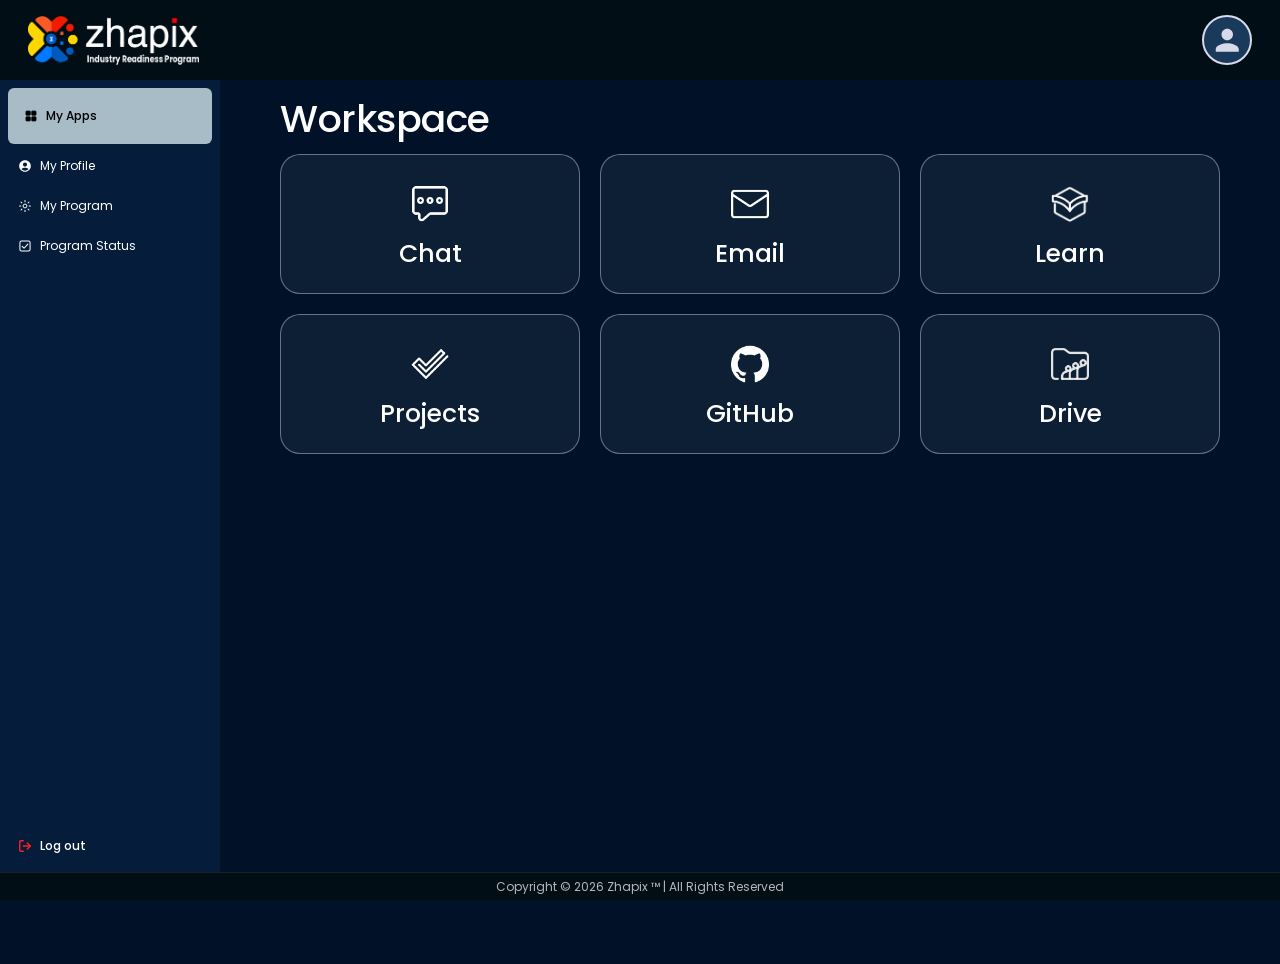
==== commit 7798b352: "Updates" ====
--- a/main.html
+++ b/main.html
@@ -8,8 +8,8 @@
 
     <meta name="viewport" content="width=device-width, initial-scale=1.0" />
     <title>IRP Portal</title>
-    <script type="module" crossorigin src="./assets/main-DFRPGwGa.js"></script>
-    <link rel="stylesheet" crossorigin href="./assets/main-BLK-HPKs.css">
+    <script type="module" crossorigin src="./assets/main-MKr1wlVM.js"></script>
+    <link rel="stylesheet" crossorigin href="./assets/main-DqZcsWLU.css">
   </head>
   <body>
     <div id="root"></div>
--- a/assets/main-DqZcsWLU.css
+++ b/assets/main-DqZcsWLU.css
@@ -0,0 +1 @@
+@import"https://fonts.googleapis.com/css2?family=Poppins:wght@400;500;600;700&display=swap";@import"https://fonts.googleapis.com/css2?family=Inter:wght@400;700&display=swap";.no-scrollbar{scrollbar-width:none;-ms-overflow-style:none}.no-scrollbar::-webkit-scrollbar{display:none}html,body{height:100%;overflow:hidden;margin:0;padding:0;background-color:#011127}.dashboard-container{height:100vh;height:100dvh;width:100vw;overflow:hidden;background-color:#011127;font-family:Poppins,sans-serif;font-weight:500;display:flex;flex-direction:column}.dashboard-header{position:fixed;top:0;left:0;right:0;height:80px;background-color:#020e16;display:flex;justify-content:space-between;align-items:center;padding:0 28px;gap:16px;z-index:300;flex-shrink:0}.dashboard-logo{display:flex;align-items:center;gap:10px;cursor:pointer}.logo-image{width:171px;height:49px;display:block}.header-username{font-size:15px;font-weight:400;color:#fff;font-family:Poppins,sans-serif;white-space:nowrap;cursor:pointer;transition:color .2s ease,opacity .2s ease}.header-username:hover{color:#7aa5ff;opacity:.9}.profile-avatar-desktop{display:flex;align-items:center;gap:10px;cursor:pointer;z-index:999;pointer-events:all;flex-shrink:0}.profile-avatar-desktop:hover{opacity:.92}.profile-avatar-desktop .MuiAvatar-root{width:50px!important;height:50px!important;border-radius:50%!important;border:2px solid #d7dae8!important;overflow:hidden!important;transition:transform .2s ease,border-color .2s ease}.profile-avatar-desktop:hover .MuiAvatar-root{transform:scale(1.02);border-color:#7aa5ff!important}.profile-avatar-desktop .MuiAvatar-root img{width:100%!important;height:100%!important;object-fit:cover!important;object-position:center top!important;display:block!important}.dashboard-footer{position:fixed;bottom:0;left:0;right:0;height:28px;background-color:#020e16;display:flex;align-items:center;justify-content:center;z-index:300;border-top:1px solid rgba(255,255,255,.08);padding:0}.footer-text{font-size:12px!important;font-weight:400!important;color:#ffffffb3!important;font-family:Poppins,sans-serif!important;text-align:center!important}.mobile-nav{display:none!important}.dashboard-body{position:fixed;inset:80px 0 28px;display:flex;background-color:#011127}.dashboard-sidebar{width:220px;min-width:220px;background:#051c3a;height:100%;display:flex;flex-direction:column;justify-content:space-between;padding:8px}.sidebar-menu{display:flex;flex-direction:column;gap:4px}.sidebar-menu-item{height:36px;padding:0 10px;display:flex;align-items:center;gap:8px;border-radius:0;font-size:12px;font-weight:400;color:#fff;white-space:nowrap}.sidebar-menu-item span{white-space:nowrap}.sidebar-menu-item:hover{background-color:#9fbcc71f;color:#fff}.dashboard-sidebar .sidebar-menu-item.active,.dashboard-sidebar .sidebar-menu-item.active:hover,.dashboard-sidebar .sidebar-menu-item.active:focus,.dashboard-sidebar .sidebar-menu-item.active:active,.dashboard-sidebar button.sidebar-menu-item.active,.dashboard-sidebar button.sidebar-menu-item.active:hover,.dashboard-sidebar .MuiButton-root.sidebar-menu-item.active,.dashboard-sidebar .MuiButtonBase-root.sidebar-menu-item.active,.dashboard-sidebar .MuiListItem-root.sidebar-menu-item.active,.dashboard-sidebar .MuiListItemButton-root.sidebar-menu-item.active{background-color:#a8bcc8!important;background:#a8bcc8!important;color:#000!important;font-weight:500!important;box-shadow:none!important;border-radius:6px!important;text-transform:none!important;min-width:unset!important;width:100%!important;display:flex!important;margin:0!important;padding:0 16px!important;height:56px!important}.dashboard-sidebar .sidebar-menu-item.active:before,.dashboard-sidebar .sidebar-menu-item.active:after{display:none!important}.dashboard-sidebar .sidebar-menu-item.active *,.dashboard-sidebar .sidebar-menu-item.active span,.dashboard-sidebar .sidebar-menu-item.active svg,.dashboard-sidebar .sidebar-menu-item.active .MuiButton-label,.dashboard-sidebar .sidebar-menu-item.active .MuiTypography-root,.dashboard-sidebar .sidebar-menu-item.active .MuiListItemText-root,.dashboard-sidebar .sidebar-menu-item.active .MuiListItemIcon-root{color:#000!important}.dashboard-sidebar .sidebar-menu-item.active svg rect{fill:#000!important;stroke:#000!important}.dashboard-sidebar .sidebar-menu-item.active svg rect[fill=none],.dashboard-sidebar .sidebar-menu-item.active svg rect[stroke]{fill:none!important;stroke:#000!important}.dashboard-sidebar .sidebar-menu-item.active svg circle{stroke:#000!important;fill:none!important}.dashboard-sidebar .sidebar-menu-item.active svg path{stroke:#000!important;fill:none!important}.dashboard-sidebar .sidebar-menu-item.active svg polyline{stroke:#000!important;fill:none!important}.dashboard-sidebar .sidebar-menu-item.active svg line{stroke:#000!important}.dashboard-sidebar .sidebar-menu-item.active .MuiSvgIcon-root{color:#000!important}.sidebar-menu-item svg{width:14px;height:14px}.sidebar-logout{margin-top:auto;height:36px;padding:0 10px;display:flex;align-items:center;gap:8px}.sidebar-logout:hover{background-color:#ffffff0f}.sidebar-logout span{font-size:12px}.sidebar-logout svg{flex-shrink:0;width:14px;height:14px;color:#ff2121}.dashboard-content{flex:1;min-width:0;display:flex;flex-direction:column;overflow-y:auto;overflow-x:hidden;padding:0 60px;background-color:#011127;scrollbar-width:none;-ms-overflow-style:none}.dashboard-content::-webkit-scrollbar{display:none}.welcome-section{padding:16px 0 12px;flex-shrink:0;width:100%}.welcome-heading{font-size:38px!important;font-weight:500!important;color:#fff!important;font-family:Poppins,sans-serif!important;line-height:1.2!important;margin:0!important;text-align:left!important;letter-spacing:-.5px!important}.dashboard-main{flex-shrink:0;display:flex;flex-direction:column;padding:0 0 20px}.dashboard-grid{display:grid;grid-template-columns:repeat(3,1fr);row-gap:20px;column-gap:20px;width:100%;padding:0;box-sizing:border-box}.app-card{background-color:#0d1f35;border:1px solid rgba(215,218,232,.45);border-radius:20px;width:100%;height:140px;display:flex;flex-direction:column;align-items:center;justify-content:center;gap:10px;cursor:pointer;transition:background-color .25s ease,transform .2s ease,box-shadow .25s ease}.app-card:hover{background-color:#061c3af2;transform:translateY(-4px) scale(1.02);box-shadow:0 12px 40px #00000080;border-color:#d7dae8}.app-card:active{transform:translateY(-2px) scale(1.01);transition:transform .1s ease}.card-icon{width:50px;height:50px;display:flex;align-items:center;justify-content:center;flex-shrink:0;color:#fff}.card-icon svg{width:38px!important;height:38px!important;display:block}.card-icon img{width:38px;height:38px;object-fit:contain;display:block}.card-label{font-size:25px!important;font-weight:500!important;color:#fff!important;font-family:Poppins,sans-serif!important;line-height:1.2!important;margin:0!important;text-align:center}.profile-scroll{height:100%;overflow-y:auto;overflow-x:hidden;padding:30px;scrollbar-width:none;-ms-overflow-style:none}.profile-scroll::-webkit-scrollbar{display:none}.profile-page-wrapper{padding:20px 0;width:100%;max-width:100%}.profile-page-wrapper .welcome-heading{text-align:left!important;display:block;width:100%}.profile-page-content{display:flex;flex-direction:row;align-items:stretch;gap:30px;width:100%;margin-top:12px}.profile-page-empty{display:flex;align-items:center;justify-content:center;height:200px}.profile-table-container{border:1px solid rgba(200,194,194,.51);border-radius:20px;overflow:hidden;flex:1;min-width:0}.profile-table-row{display:grid;grid-template-columns:150px 1fr;border-bottom:1px solid rgba(200,194,194,.3)}.profile-table-row:last-child{border-bottom:none}.profile-label-cell{padding:8px 12px;font-size:16px;font-weight:400;font-family:Poppins,sans-serif;background-color:#061c3af2;color:#c8c2c2;border-right:1px solid rgba(200,194,194,.3);word-break:break-word;display:flex;align-items:center}.profile-value-cell{padding:8px 12px;font-size:16px;font-weight:400;font-family:Poppins,sans-serif;background-color:#0d1f35;color:#fff;word-break:break-word;display:flex;align-items:center}.profile-pic-wrap{display:flex;align-items:center;justify-content:center;margin-bottom:4px}.profile-card-box{background-color:#071326;border:1px solid rgba(200,194,194,.51);border-radius:16px;padding:20px 16px;display:flex;flex-direction:column;align-items:center;justify-content:center;gap:8px;width:240px;flex-shrink:0;text-align:center;align-self:stretch}.profile-pic-img{width:120px;height:120px;border-radius:50%;object-fit:cover;object-position:center top;border:3px solid rgba(200,194,194,.51)}.profile-pic-fallback{width:120px;height:120px;border-radius:50%;background-color:#1a3a5c;border:3px solid rgba(200,194,194,.51);display:flex;align-items:center;justify-content:center;overflow:hidden;color:#d7dae8;font-size:32px;font-weight:600;font-family:Poppins,sans-serif}.profile-card-name{font-size:18px;font-weight:700;color:#fff;font-family:Poppins,sans-serif;margin:4px 0 0}.profile-card-role{font-size:13px;color:#9ca3af;font-family:Poppins,sans-serif;font-weight:400;margin:0}.status-badge{display:inline-block;padding:3px 10px;border-radius:30px;font-size:13px;font-weight:500;font-family:Poppins,sans-serif}.status-active{background-color:#377132;color:#f4f7fa;border:1px solid #f4f7fa}.status-inactive{background-color:#d7dae8;color:#020e16;border:1px solid #020e16}.status-badge:not(.status-active):not(.status-inactive){background-color:#374151;color:#9ca3af;border:1px solid #6b7280}.program-scroll{height:100%;overflow-y:auto;overflow-x:hidden;-webkit-overflow-scrolling:touch;scrollbar-width:none;-ms-overflow-style:none}.program-scroll::-webkit-scrollbar{display:none}.program-page-wrapper{padding:28px 0 40px;display:flex;flex-direction:column;gap:20px}.program-main-title{font-size:38px;font-weight:600;color:#fff;font-family:Poppins,sans-serif;margin:0}.program-sub-title{font-size:32px;font-weight:600;color:#62ddf3;font-family:Poppins,sans-serif;margin:0}.program-description{font-size:15px;font-weight:400;color:#ded0d0;font-family:Poppins,sans-serif;line-height:1.6;margin:0}.program-tech-grid{display:grid;grid-template-columns:repeat(4,1fr);gap:12px}.program-tech-chip{background-color:#0d1f35;border:1px solid rgba(215,218,232,.45);border-radius:8px;padding:10px 14px;font-size:14px;font-weight:500;color:#fff;font-family:Poppins,sans-serif;text-align:center}.program-accordion-list{display:flex;flex-direction:column;gap:10px}.program-accordion-card{background-color:#0d1f35;border:1px solid rgba(215,218,232,.45);border-radius:10px;overflow:hidden}.program-accordion-header{width:100%;display:flex;align-items:center;justify-content:space-between;padding:14px 18px;background:transparent;border:none;cursor:pointer;font-family:Poppins,sans-serif}.program-accordion-label{font-size:15px;font-weight:500;color:#fff}.program-accordion-chevron{font-size:18px;color:#fff;transition:transform .2s ease}.program-accordion-chevron.open{transform:rotate(180deg)}.program-accordion-body{list-style:none;padding:0 18px 14px;display:flex;flex-direction:column;gap:8px}.program-list-item{display:flex;align-items:center;gap:10px;font-size:14px;font-weight:400;color:#d1d5db;font-family:Poppins,sans-serif}.program-list-dot{width:8px;height:8px;border-radius:50%;flex-shrink:0}.prog-scroll{height:100%;overflow-y:auto;overflow-x:hidden;-webkit-overflow-scrolling:touch;scrollbar-width:none;-ms-overflow-style:none}.prog-scroll::-webkit-scrollbar{display:none}.prog-wrapper{padding:28px 0 40px;display:flex;flex-direction:column;gap:24px}.prog-main-title{font-size:38px;font-weight:600;color:#fff;font-family:Poppins,sans-serif;margin:0}.prog-table-card{background-color:#0d1f35;border:1px solid rgba(215,218,232,.45);border-radius:12px;overflow:hidden}.prog-table-title{font-size:22px;font-weight:600;color:#fff;font-family:Poppins,sans-serif;padding:16px 20px;border-bottom:1px solid rgba(215,218,232,.2)}.prog-table{width:100%;border-collapse:collapse}.prog-th{padding:12px 20px;font-size:14px;font-weight:600;color:#9ca3af;font-family:Poppins,sans-serif;text-align:left;background-color:#061c3af2;border-bottom:1px solid rgba(215,218,232,.2)}.prog-tr:not(:last-child) td{border-bottom:1px solid rgba(215,218,232,.1)}.prog-td{padding:12px 20px;font-size:14px;font-weight:400;color:#fff;font-family:Poppins,sans-serif}.prog-td--status{width:130px}.prog-badge{display:inline-block;padding:3px 12px;border-radius:30px;font-size:13px;font-weight:500;font-family:Poppins,sans-serif}.prog-badge--completed{background-color:#377132;color:#f4f7fa;border:1px solid #f4f7fa}.prog-badge--inprogress{background-color:#92610a;color:#fef3c7;border:1px solid #fef3c7;white-space:nowrap;text-align:center;display:inline-flex;align-items:center;justify-content:center}.prog-badge--open{background-color:#1e3a5f;color:#93c5fd;border:1px solid #93c5fd}@media(min-width:1400px){.dashboard-content{padding:0 70px}.dashboard-grid{grid-template-columns:repeat(3,1fr);row-gap:24px;column-gap:24px}.app-card{height:170px}}@media(min-width:1024px)and (max-width:1399px){.dashboard-grid{grid-template-columns:repeat(3,1fr);row-gap:20px;column-gap:20px}.app-card{height:140px}}@media(min-width:960px)and (max-width:1023px){.dashboard-grid{grid-template-columns:repeat(3,1fr);row-gap:20px;column-gap:20px}.app-card{height:140px}.card-label{font-size:18px!important}}@media(min-width:768px)and (max-width:1024px){.dashboard-sidebar{background-color:#051c3a;width:200px;min-width:200px;padding:12px 10px 16px}.dashboard-content{padding:0 50px}.dashboard-grid{grid-template-columns:repeat(2,1fr);row-gap:32px;column-gap:32px}.welcome-heading{font-size:32px!important}.card-label{font-size:20px!important}.app-card{height:180px}.profile-page-content{flex-direction:column;align-items:center;justify-content:flex-start;margin-top:20px}.profile-table-container,.profile-card-box{width:100%;max-width:100%}.profile-card-box{height:auto;align-self:auto}.profile-pic-img,.profile-pic-fallback{width:140px;height:140px}.profile-pic-fallback{font-size:36px}.program-tech-grid{grid-template-columns:repeat(2,1fr)}.program-main-title{font-size:28px}.program-sub-title{font-size:22px}.prog-main-title{font-size:30px}.prog-table-title{font-size:20px}.prog-th{font-size:16px}.prog-td{font-size:15px}.prog-badge{font-size:14px}}@media(min-width:600px)and (max-width:767px){.dashboard-header{height:70px;padding:0 20px}.dashboard-body{top:70px;bottom:50px}.dashboard-sidebar{background-color:#051c3a;width:120px;min-width:120px;padding:10px 8px 12px}.sidebar-menu-item{gap:6px;padding:6px 8px;font-size:13px}.sidebar-logout{padding:8px 10px;font-size:13px}.dashboard-content{padding:0 32px}.welcome-section{padding:24px 0 16px}.welcome-heading{font-size:28px!important}.dashboard-grid{grid-template-columns:repeat(2,1fr);row-gap:28px;column-gap:28px}.app-card{height:170px}.card-label{font-size:18px!important}.profile-page-content{flex-direction:column;gap:20px}.profile-table-container,.profile-card-box{width:100%;max-width:100%}.profile-pic-img,.profile-pic-fallback{width:120px;height:120px}.profile-pic-fallback{font-size:32px}.dashboard-footer{height:50px}.profile-label-cell{padding:8px 10px;font-size:14px}.profile-value-cell{padding:8px 10px;font-size:13px}.program-tech-grid{grid-template-columns:repeat(2,1fr)}.program-main-title{font-size:26px}.program-sub-title{font-size:20px}.prog-main-title{font-size:26px}.prog-table-title{font-size:18px}}@media(max-width:375px){.dashboard-header{height:70px;padding:0 12px}.logo-image{width:140px;height:40px}.dashboard-body{top:70px;bottom:50px}.dashboard-content{padding:0!important}.welcome-section{padding:12px 12px 8px}.welcome-heading{font-size:28px!important}.dashboard-grid{grid-template-columns:repeat(2,1fr);row-gap:8px;column-gap:8px;padding:0 12px 12px}.app-card{height:122px;border-radius:16px;gap:6px;padding:8px}.card-icon{width:28px;height:28px}.card-icon svg,.card-icon img{width:28px!important;height:28px!important}.card-label{font-size:14px!important;line-height:1.2}.dashboard-footer{height:50px}.profile-page-wrapper .welcome-heading{padding:16px 12px 12px!important;font-size:28px!important}.profile-page-content{padding:0 12px 12px!important;gap:10px}.profile-card-box{padding:12px;border-radius:10px}.profile-pic-img,.profile-pic-fallback{width:100px;height:100px}.profile-pic-fallback{font-size:24px}.profile-card-name{font-size:18px}.profile-card-role{font-size:14px}.profile-table-container{border-radius:8px}.profile-table-row{grid-template-columns:100px 1fr}.profile-label-cell,.profile-value-cell{padding:8px 10px;font-size:12px}.status-badge{padding:2px 8px;font-size:12px}.program-tech-grid{grid-template-columns:repeat(2,1fr);gap:8px}.program-main-title{font-size:24px}.program-sub-title{font-size:18px}.prog-main-title{font-size:24px}.prog-table-title{font-size:16px;padding:12px 14px}.prog-th,.prog-td{padding:10px 12px;font-size:13px}}@media(min-width:376px)and (max-width:479px){.dashboard-header{height:75px;padding:0 16px}.logo-image{width:145px;height:42px}.dashboard-body{top:75px;bottom:54px}.dashboard-content{padding:0!important}.welcome-section{padding:12px 16px 8px}.welcome-heading{font-size:32px!important}.dashboard-grid{grid-template-columns:repeat(2,1fr);row-gap:10px;column-gap:10px;padding:0 16px 16px}.app-card{height:128px;border-radius:18px;gap:7px;padding:10px}.card-icon{width:30px;height:30px}.card-icon svg,.card-icon img{width:30px!important;height:30px!important}.card-label{font-size:15px!important;line-height:1.2}.dashboard-footer{height:54px}.profile-page-wrapper .welcome-heading{padding:16px 16px 12px!important;font-size:32px!important}.profile-page-content{padding:0 16px 16px!important;gap:12px}.profile-card-box{padding:14px;border-radius:10px}.profile-pic-img,.profile-pic-fallback{width:105px;height:105px}.profile-pic-fallback{font-size:26px}.profile-card-name{font-size:19px}.profile-card-role{font-size:15px}.profile-table-row{grid-template-columns:120px 1fr}.profile-label-cell{padding:9px 11px;font-size:14px}.profile-value-cell{padding:9px 11px;font-size:13px}.status-badge{padding:3px 9px;font-size:13px}.program-tech-grid{grid-template-columns:repeat(2,1fr);gap:8px}.program-main-title{font-size:26px}.program-sub-title{font-size:20px}.prog-main-title{font-size:26px}}@media(max-width:480px){html,body{overflow:auto;height:100dvh;-webkit-overflow-scrolling:touch}.dashboard-container{height:100dvh;min-height:100dvh;overflow:auto;-webkit-overflow-scrolling:touch}.dashboard-header{height:70px;padding:0 20px;justify-content:space-between;gap:12px}.logo-image{width:151px;max-width:160px;height:43px;object-fit:contain;flex-shrink:0}.header-username{display:none}.profile-avatar-desktop .MuiAvatar-root{width:48px!important;height:48px!important;border:2px solid rgba(215,218,232,.78)!important}.dashboard-body{position:fixed;inset:70px 0 64px;overflow:auto;-webkit-overflow-scrolling:touch;display:flex}.dashboard-sidebar{display:none}.dashboard-content{flex:1;width:100%;min-width:0;overflow-y:auto!important;overflow-x:hidden;-webkit-overflow-scrolling:touch;padding:10px 10px 24px!important;background-color:#011127}.dashboard-main{flex:unset!important;display:block!important;overflow:visible!important;height:auto!important;min-height:unset!important;padding:0}.welcome-section{padding:12px 16px 12px 26px}.welcome-heading{font-size:32px!important;line-height:1.3!important}.dashboard-grid{grid-template-columns:repeat(2,1fr);row-gap:20px;column-gap:20px;padding:0 16px 16px}.app-card{height:125px;min-height:125px;max-height:125px;border-radius:18px;padding:10px;gap:7px;transition:none}.app-card:hover,.app-card:focus,.app-card:focus-visible,.app-card:active{transform:none;box-shadow:none;outline:none;border:1px solid rgba(215,218,232,.45)}.card-icon{width:28px;height:28px}.card-icon svg,.card-icon img{width:28px!important;height:28px!important;object-fit:contain}.card-label{font-size:14px!important;padding:0!important;line-height:1.2}.dashboard-footer{height:64px;background-color:#061c3a;border-top:1px solid rgba(143,181,238,.25);justify-content:space-around;padding:0}.footer-text{display:none!important}.mobile-nav{display:flex!important;width:100%;height:100%;align-items:center;justify-content:space-around;padding:0 12px}.mobile-nav-item{flex:1;min-width:103px;height:64px;display:flex;flex-direction:column;align-items:center;justify-content:center;gap:4px;cursor:pointer;-webkit-user-select:none;user-select:none;padding:4px 0;-webkit-tap-highlight-color:transparent}.mobile-nav-item span{font-size:11px;font-family:Poppins,sans-serif;font-weight:400;line-height:1;color:#ffffff80}.mobile-nav-icon{display:flex;align-items:center;justify-content:center;width:64px;height:32px;border-radius:16px;background:transparent;transition:background-color .2s ease}.mobile-nav-icon svg{width:20px!important;height:20px!important;display:block;flex-shrink:0;color:#fff!important}.mobile-nav-item:not(.active) span{color:#fff}.mobile-nav-item.active span{color:#fff!important;font-weight:600}.mobile-nav-item.active .mobile-nav-icon{background-color:#a8bcc8!important;border-radius:16px!important}.mobile-nav-item.active .mobile-nav-icon svg,.mobile-nav-item.active .mobile-nav-icon .MuiSvgIcon-root{color:#000!important;fill:#000!important}.profile-scroll{overflow:visible!important;height:auto!important;display:block!important;padding:0!important}.profile-page-wrapper{padding:0;overflow:visible;height:auto}.profile-page-wrapper .welcome-heading{padding:16px 16px 12px!important;font-size:35px!important;display:block}.profile-page-content{flex-direction:column-reverse!important;align-items:stretch!important;justify-content:flex-start!important;gap:12px;padding:10px 16px 16px!important;margin-top:16px}.profile-card-box{border-radius:10px;padding:16px;margin:0;width:100%;height:auto;max-width:100%;gap:8px}.profile-pic-wrap{margin-bottom:10px}.profile-pic-img{width:109px;height:107px;border:2px solid rgba(200,194,194,.51)}.profile-pic-fallback{width:109px;height:107px;border:2px solid rgba(200,194,194,.51);background-color:#2d3748;font-size:28px}.profile-card-name{font-size:20px;line-height:1.3}.profile-card-role{font-size:18px;font-weight:400;color:#fff;line-height:1.3}.profile-table-container{margin:0;border-radius:8px;border:1px solid rgba(255,255,255,.2);width:100%;height:auto;max-width:100%;padding:0}.profile-table-row{grid-template-columns:130px 1fr;border-bottom:1px solid rgba(200,194,194,.51)}.profile-label-cell{padding:10px 12px;font-size:15px;font-weight:500;background-color:#011127;border-right:1px solid rgba(200,194,194,.51);border-bottom:1px solid rgba(200,194,194,.51);line-height:1.4}.profile-value-cell{padding:10px 12px;font-size:15px;background-color:#091f3d;border-bottom:1px solid rgba(200,194,194,.51);line-height:1.4}.status-badge{padding:3px 10px;font-size:15px;letter-spacing:.2px}.status-active{background-color:#377132;color:#f4f7fa;border:1px solid #f4f7fa}.status-inactive{background-color:#2d2d2d;color:#d1d5db;border:1.5px solid #6b7280}.program-scroll{height:auto;overflow:visible}.program-page-wrapper{padding:16px 16px 24px;gap:16px}.program-tech-grid{grid-template-columns:repeat(2,1fr);gap:8px}.program-main-title{font-size:24px}.program-sub-title{font-size:18px}.program-accordion-header{padding:12px 14px}.program-accordion-body{padding:0 14px 12px}.prog-scroll{height:auto;overflow:visible}.prog-wrapper{padding:16px 16px 24px;gap:16px}.prog-main-title{font-size:24px}.prog-table-title{font-size:16px;padding:12px 14px}.prog-th,.prog-td{padding:10px 12px;font-size:13px}}@media(max-height:500px)and (max-width:900px){.dashboard-header{height:60px!important}.dashboard-body{top:60px!important;bottom:44px!important}.dashboard-footer,.mobile-nav{height:44px!important}.dashboard-content{overflow-x:hidden!important;-webkit-overflow-scrolling:touch!important}.welcome-heading{font-size:24px!important}.card-label{font-size:14px!important}.app-card{height:110px!important}.card-icon svg,.card-icon img{width:24px!important;height:24px!important}.dashboard-grid{row-gap:10px!important;column-gap:10px!important}.prog-main-title,.program-main-title{font-size:22px!important}}@media(-webkit-min-device-pixel-ratio:2),(min-resolution:192dpi){.app-card,.profile-table-container,.profile-card-box{border-width:.5px}}@media(prefers-reduced-motion:reduce){*{animation-duration:.01ms!important;animation-iteration-count:1!important;transition-duration:.01ms!important}.app-card:hover,.app-card:active{transform:none}}*{margin:0;padding:0;box-sizing:border-box}body{font-family:Inter,sans-serif;background-color:#2f3b47;color:#fff;line-height:1.6}a{text-decoration:none;color:inherit}button{font-family:inherit;cursor:pointer}.text-center{text-align:center}.mt-2{margin-top:.5rem}.mb-2{margin-bottom:.5rem}
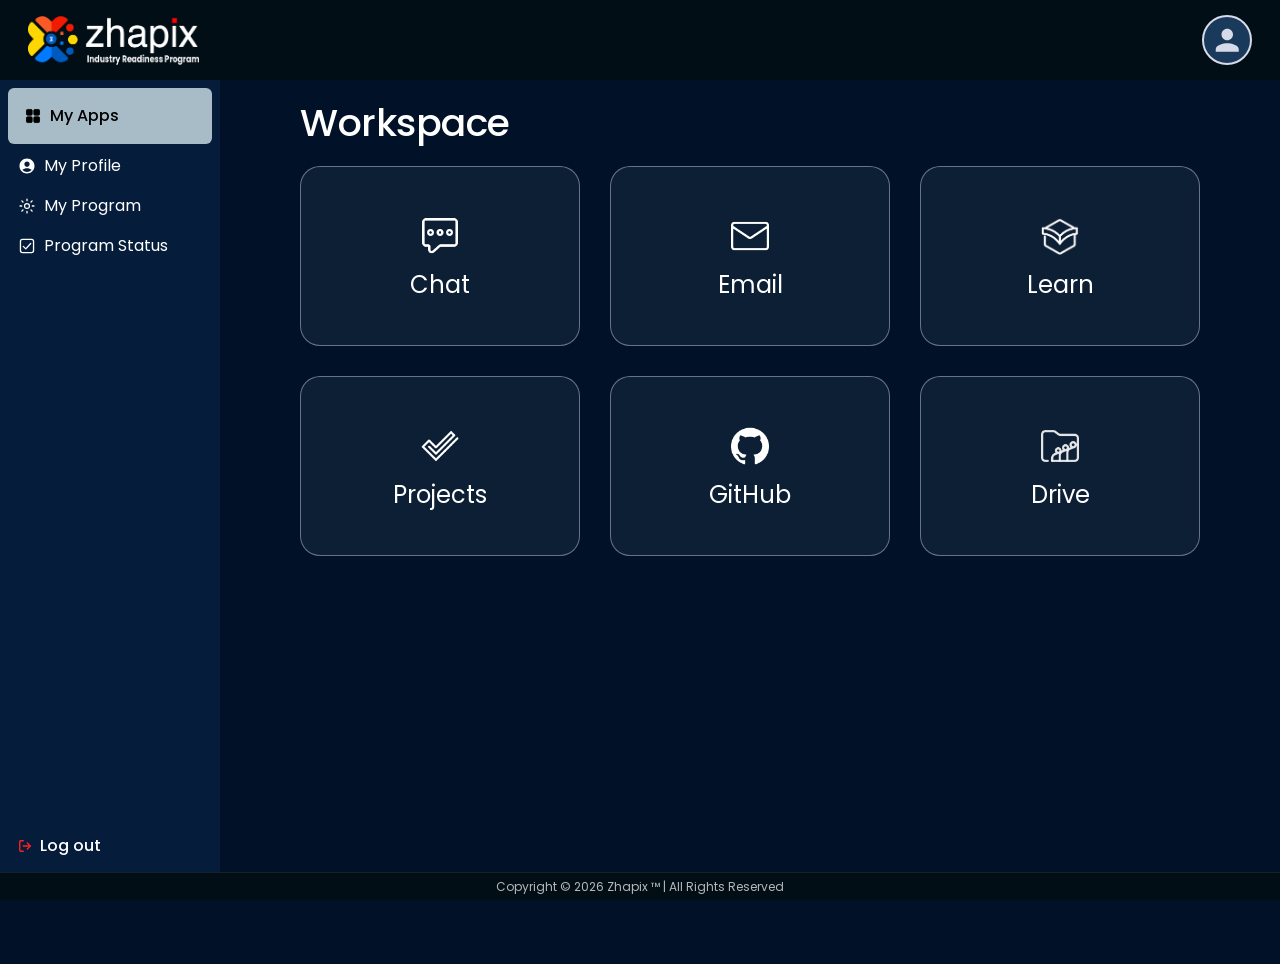
==== commit 16d839e1: "Updates" ====
--- a/main.html
+++ b/main.html
@@ -8,8 +8,8 @@
 
     <meta name="viewport" content="width=device-width, initial-scale=1.0" />
     <title>IRP Portal</title>
-    <script type="module" crossorigin src="./assets/main-MKr1wlVM.js"></script>
-    <link rel="stylesheet" crossorigin href="./assets/main-DqZcsWLU.css">
+    <script type="module" crossorigin src="./assets/main-CJb3Pp1I.js"></script>
+    <link rel="stylesheet" crossorigin href="./assets/main-DWeuHaj2.css">
   </head>
   <body>
     <div id="root"></div>
--- a/assets/main-DWeuHaj2.css
+++ b/assets/main-DWeuHaj2.css
@@ -0,0 +1 @@
+@import"https://fonts.googleapis.com/css2?family=Poppins:wght@400;500;600;700&display=swap";@import"https://fonts.googleapis.com/css2?family=Inter:wght@400;700&display=swap";.no-scrollbar{scrollbar-width:none;-ms-overflow-style:none}.no-scrollbar::-webkit-scrollbar{display:none}html,body{height:100%;overflow:hidden;margin:0;padding:0;background-color:#011127}.dashboard-container{height:100vh;height:100dvh;width:100vw;overflow:hidden;background-color:#011127;font-family:Poppins,sans-serif;font-weight:500;display:flex;flex-direction:column}.dashboard-header{position:fixed;top:0;left:0;right:0;height:80px;background-color:#020e16;display:flex;justify-content:space-between;align-items:center;padding:0 28px;gap:16px;z-index:300;flex-shrink:0}.dashboard-logo{display:flex;align-items:center;gap:10px;cursor:pointer}.logo-image{width:171px;height:49px;display:block}.header-username{font-size:15px;font-weight:400;color:#fff;font-family:Poppins,sans-serif;white-space:nowrap;cursor:pointer;transition:color .2s ease,opacity .2s ease}.header-username:hover{color:#7aa5ff;opacity:.9}.profile-avatar-desktop{display:flex;align-items:center;gap:10px;cursor:pointer;z-index:999;pointer-events:all;flex-shrink:0}.profile-avatar-desktop:hover{opacity:.92}.profile-avatar-desktop .MuiAvatar-root{width:50px!important;height:50px!important;border-radius:50%!important;border:2px solid #d7dae8!important;overflow:hidden!important;transition:transform .2s ease,border-color .2s ease}.profile-avatar-desktop:hover .MuiAvatar-root{transform:scale(1.02);border-color:#7aa5ff!important}.profile-avatar-desktop .MuiAvatar-root img{width:100%!important;height:100%!important;object-fit:cover!important;object-position:center top!important;display:block!important}.dashboard-footer{position:fixed;bottom:0;left:0;right:0;height:28px;background-color:#020e16;display:flex;align-items:center;justify-content:center;z-index:300;border-top:1px solid rgba(255,255,255,.08);padding:0}.footer-text{font-size:12px!important;font-weight:400!important;color:#ffffffb3!important;font-family:Poppins,sans-serif!important;text-align:center!important}.mobile-nav{display:none!important}.dashboard-body{position:fixed;inset:80px 0 28px;display:flex;background-color:#011127}.dashboard-sidebar{width:220px;min-width:220px;background:#051c3a;height:100%;display:flex;flex-direction:column;justify-content:space-between;padding:8px}.sidebar-menu{display:flex;flex-direction:column;gap:4px}.sidebar-menu-item{height:36px;padding:0 10px;display:flex;align-items:center;gap:8px;border-radius:0;font-size:16px;font-weight:400;color:#fff;white-space:nowrap}.sidebar-menu-item span{white-space:nowrap}.sidebar-menu-item:hover{background-color:#9fbcc71f;color:#fff}.dashboard-sidebar .sidebar-menu-item.active,.dashboard-sidebar .sidebar-menu-item.active:hover,.dashboard-sidebar .sidebar-menu-item.active:focus,.dashboard-sidebar .sidebar-menu-item.active:active,.dashboard-sidebar button.sidebar-menu-item.active,.dashboard-sidebar button.sidebar-menu-item.active:hover,.dashboard-sidebar .MuiButton-root.sidebar-menu-item.active,.dashboard-sidebar .MuiButtonBase-root.sidebar-menu-item.active,.dashboard-sidebar .MuiListItem-root.sidebar-menu-item.active,.dashboard-sidebar .MuiListItemButton-root.sidebar-menu-item.active{background-color:#a8bcc8!important;background:#a8bcc8!important;color:#000!important;font-weight:500!important;box-shadow:none!important;border-radius:6px!important;text-transform:none!important;min-width:unset!important;width:100%!important;display:flex!important;margin:0!important;padding:0 16px!important;height:56px!important}.dashboard-sidebar .sidebar-menu-item.active:before,.dashboard-sidebar .sidebar-menu-item.active:after{display:none!important}.dashboard-sidebar .sidebar-menu-item.active *,.dashboard-sidebar .sidebar-menu-item.active span,.dashboard-sidebar .sidebar-menu-item.active svg,.dashboard-sidebar .sidebar-menu-item.active .MuiButton-label,.dashboard-sidebar .sidebar-menu-item.active .MuiTypography-root,.dashboard-sidebar .sidebar-menu-item.active .MuiListItemText-root,.dashboard-sidebar .sidebar-menu-item.active .MuiListItemIcon-root{color:#000!important}.dashboard-sidebar .sidebar-menu-item.active svg rect{fill:#000!important;stroke:#000!important}.dashboard-sidebar .sidebar-menu-item.active svg rect[fill=none],.dashboard-sidebar .sidebar-menu-item.active svg rect[stroke]{fill:none!important;stroke:#000!important}.dashboard-sidebar .sidebar-menu-item.active svg circle{stroke:#000!important;fill:none!important}.dashboard-sidebar .sidebar-menu-item.active svg path{stroke:#000!important;fill:none!important}.dashboard-sidebar .sidebar-menu-item.active svg polyline{stroke:#000!important;fill:none!important}.dashboard-sidebar .sidebar-menu-item.active svg line{stroke:#000!important}.dashboard-sidebar .sidebar-menu-item.active .MuiSvgIcon-root{color:#000!important}.sidebar-menu-item svg{width:18px;height:18px}.sidebar-logout{margin-top:auto;height:36px;padding:0 10px;display:flex;align-items:center;gap:8px}.sidebar-logout:hover{background-color:#ffffff0f}.sidebar-logout span{font-size:16px}.sidebar-logout svg{flex-shrink:0;width:14px;height:14px;color:#ff2121}.dashboard-content{flex:1;min-width:0;display:flex;flex-direction:column;overflow-y:auto;overflow-x:hidden;padding:0 60px;background-color:#011127;scrollbar-width:none;-ms-overflow-style:none}.dashboard-content::-webkit-scrollbar{display:none}.welcome-section{padding:0 0 20px;flex-shrink:0;width:100%}.welcome-heading{font-size:38px!important;font-weight:500!important;color:#fff!important;font-family:Poppins,sans-serif!important;line-height:1.2!important;margin:0!important;text-align:left!important;letter-spacing:-.5px!important}.dashboard-main{flex-shrink:0;display:flex;flex-direction:column;padding:20px}.dashboard-grid{display:grid;grid-template-columns:repeat(3,1fr);row-gap:30px;column-gap:30px;width:100%;padding:0;box-sizing:border-box}.app-card{background-color:#0d1f35;border:1px solid rgba(215,218,232,.45);border-radius:20px;width:100%;height:160px;display:flex;flex-direction:column;align-items:center;justify-content:center;gap:10px;cursor:pointer;transition:background-color .25s ease,transform .2s ease,box-shadow .25s ease}.app-card:hover{background-color:#061c3af2;transform:translateY(-4px) scale(1.02);box-shadow:0 12px 40px #00000080;border-color:#d7dae8}.app-card:active{transform:translateY(-2px) scale(1.01);transition:transform .1s ease}.card-icon{width:50px;height:50px;display:flex;align-items:center;justify-content:center;flex-shrink:0;color:#fff}.card-icon svg{width:38px!important;height:38px!important;display:block}.card-icon img{width:38px;height:38px;object-fit:contain;display:block}.card-label{font-size:24px!important;font-weight:400!important;color:#fff!important;font-family:Poppins,sans-serif!important;line-height:1.2!important;margin:0!important;text-align:center}.profile-scroll{height:100%;overflow-y:auto;overflow-x:hidden;padding:0 30px;scrollbar-width:none;-ms-overflow-style:none}.profile-scroll::-webkit-scrollbar{display:none}.profile-page-wrapper{padding:20px 0;width:100%;max-width:100%}.profile-page-wrapper .welcome-heading{text-align:left!important;display:block;width:100%}.profile-page-content{display:flex;flex-direction:row;align-items:stretch;gap:30px;width:100%;margin-top:12px}.profile-page-empty{display:flex;align-items:center;justify-content:center;height:200px}.profile-table-container{border:1px solid rgba(200,194,194,.51);border-radius:20px;overflow:hidden;flex:1;min-width:0}.profile-table-row{display:grid;grid-template-columns:150px 1fr;border-bottom:1px solid rgba(200,194,194,.3)}.profile-table-row:last-child{border-bottom:none}.profile-label-cell{padding:8px 12px;font-size:16px;font-weight:400;font-family:Poppins,sans-serif;background-color:#061c3af2;color:#c8c2c2;border-right:1px solid rgba(200,194,194,.3);word-break:break-word;display:flex;align-items:center}.profile-value-cell{padding:8px 12px;font-size:16px;font-weight:400;font-family:Poppins,sans-serif;background-color:#0d1f35;color:#fff;word-break:break-word;display:flex;align-items:center}.profile-pic-wrap{display:flex;align-items:center;justify-content:center;margin-bottom:4px}.profile-card-box{background-color:#071326;border:1px solid rgba(200,194,194,.51);border-radius:16px;padding:20px 16px;display:flex;flex-direction:column;align-items:center;justify-content:center;gap:8px;width:240px;flex-shrink:0;text-align:center;align-self:stretch}.profile-pic-img{width:120px;height:120px;border-radius:50%;object-fit:cover;object-position:center top;border:3px solid rgba(200,194,194,.51)}.profile-pic-fallback{width:120px;height:120px;border-radius:50%;background-color:#1a3a5c;border:3px solid rgba(200,194,194,.51);display:flex;align-items:center;justify-content:center;overflow:hidden;color:#d7dae8;font-size:32px;font-weight:600;font-family:Poppins,sans-serif}.profile-card-name{font-size:22px;font-weight:500;color:#fff;font-family:Poppins,sans-serif;margin:4px 0 0}.profile-card-role{font-size:16px;color:#9ca3af;font-family:Poppins,sans-serif;font-weight:400;margin:0}.status-badge{display:inline-block;padding:3px 10px;border-radius:30px;font-size:13px;font-weight:500;font-family:Poppins,sans-serif}.status-active{background-color:#377132;color:#f4f7fa;border:1px solid #f4f7fa}.status-inactive{background-color:#d7dae8;color:#020e16;border:1px solid #020e16}.status-badge:not(.status-active):not(.status-inactive){background-color:#374151;color:#9ca3af;border:1px solid #6b7280}.program-scroll{height:100%;overflow-y:auto;overflow-x:hidden;-webkit-overflow-scrolling:touch;scrollbar-width:none;-ms-overflow-style:none}.program-scroll::-webkit-scrollbar{display:none}.program-page-wrapper{padding:28px 0 40px;display:flex;flex-direction:column;gap:20px}.program-main-title{font-size:38px;font-weight:600;color:#fff;font-family:Poppins,sans-serif;margin:0}.program-sub-title{font-size:32px;font-weight:600;color:#62ddf3;font-family:Poppins,sans-serif;margin:0}.program-description{font-size:15px;font-weight:400;color:#ded0d0;font-family:Poppins,sans-serif;line-height:1.6;margin:0}.program-tech-grid{display:grid;grid-template-columns:repeat(4,1fr);gap:12px}.program-tech-chip{background-color:#0d1f35;border:1px solid rgba(215,218,232,.45);border-radius:8px;padding:10px 14px;font-size:14px;font-weight:500;color:#fff;font-family:Poppins,sans-serif;text-align:center}.program-accordion-list{display:flex;flex-direction:column;gap:10px}.program-accordion-card{background-color:#0d1f35;border:1px solid rgba(215,218,232,.45);border-radius:10px;overflow:hidden}.program-accordion-header{width:100%;display:flex;align-items:center;justify-content:space-between;padding:14px 18px;background:transparent;border:none;cursor:pointer;font-family:Poppins,sans-serif}.program-accordion-label{font-size:15px;font-weight:500;color:#fff}.program-accordion-chevron{font-size:18px;color:#fff;transition:transform .2s ease}.program-accordion-chevron.open{transform:rotate(180deg)}.program-accordion-body{list-style:none;padding:0 18px 14px;display:flex;flex-direction:column;gap:8px}.program-list-item{display:flex;align-items:center;gap:10px;font-size:14px;font-weight:400;color:#d1d5db;font-family:Poppins,sans-serif}.program-list-dot{width:8px;height:8px;border-radius:50%;flex-shrink:0}.prog-scroll{height:100%;overflow-y:auto;overflow-x:hidden;-webkit-overflow-scrolling:touch;scrollbar-width:none;-ms-overflow-style:none}.prog-scroll::-webkit-scrollbar{display:none}.prog-wrapper{padding:28px 0 40px;display:flex;flex-direction:column;gap:24px}.prog-main-title{font-size:38px;font-weight:600;color:#fff;font-family:Poppins,sans-serif;margin:0}.prog-table-card{background-color:#0d1f35;border:1px solid rgba(215,218,232,.45);border-radius:12px;overflow:hidden}.prog-table-title{font-size:22px;font-weight:600;color:#fff;font-family:Poppins,sans-serif;padding:16px 20px;border-bottom:1px solid rgba(215,218,232,.2)}.prog-table{width:100%;border-collapse:collapse}.prog-th{padding:12px 20px;font-size:14px;font-weight:600;color:#9ca3af;font-family:Poppins,sans-serif;text-align:left;background-color:#061c3af2;border-bottom:1px solid rgba(215,218,232,.2)}.prog-tr:not(:last-child) td{border-bottom:1px solid rgba(215,218,232,.1)}.prog-td{padding:12px 20px;font-size:14px;font-weight:400;color:#fff;font-family:Poppins,sans-serif}.prog-td--status{width:130px}.prog-badge{display:inline-block;padding:3px 12px;border-radius:30px;font-size:13px;font-weight:500;font-family:Poppins,sans-serif}.prog-badge--completed{background-color:#377132;color:#f4f7fa;border:1px solid #f4f7fa}.prog-badge--inprogress{background-color:#92610a;color:#fef3c7;border:1px solid #fef3c7;white-space:nowrap;text-align:center;display:inline-flex;align-items:center;justify-content:center}.prog-badge--open{background-color:#1e3a5f;color:#93c5fd;border:1px solid #93c5fd}@media(min-width:1400px){.dashboard-content{padding:0 70px}.dashboard-grid{grid-template-columns:repeat(3,1fr);row-gap:30px;column-gap:30px}.app-card{height:180px}}@media(min-width:1024px)and (max-width:1399px){.dashboard-grid{grid-template-columns:repeat(3,1fr);row-gap:30px;column-gap:30px}.app-card{height:180px}}@media(min-width:960px)and (max-width:1023px){.dashboard-grid{grid-template-columns:repeat(3,1fr);row-gap:30px;column-gap:30px}.app-card{height:180px}.card-label{font-size:20px!important}}@media(min-width:768px)and (max-width:1024px){.dashboard-sidebar{background-color:#051c3a;width:200px;min-width:200px;padding:12px 10px 16px}.dashboard-content{padding:0 50px}.dashboard-grid{grid-template-columns:repeat(2,1fr);row-gap:50px;column-gap:30px}.welcome-heading{font-size:32px!important}.card-label{font-size:20px!important}.app-card{height:180px}.profile-page-content{flex-direction:column-reverse!important;align-items:center;justify-content:flex-start;margin-top:20px}.profile-table-container,.profile-card-box{width:100%;max-width:100%}.profile-card-box{height:auto;align-self:auto}.profile-pic-img,.profile-pic-fallback{width:140px;height:140px}.profile-pic-fallback{font-size:36px}.program-tech-grid{grid-template-columns:repeat(2,1fr)}.program-main-title{font-size:28px}.program-sub-title{font-size:22px}.prog-main-title{font-size:30px}.prog-table-title{font-size:20px}.prog-th{font-size:16px}.prog-td{font-size:15px}.prog-badge{font-size:14px}}@media(min-width:600px)and (max-width:767px){.dashboard-header{height:70px;padding:0 20px}.dashboard-body{top:70px;bottom:50px}.dashboard-sidebar{background-color:#051c3a;width:170px;min-width:120px;padding:10px 8px 12px}.sidebar-menu-item{gap:6px;padding:6px 8px;font-size:15px}.sidebar-logout{padding:8px 10px;font-size:16px}.dashboard-content{padding:0 32px}.welcome-section{padding:24px 0 16px}.welcome-heading{font-size:28px!important}.dashboard-grid{grid-template-columns:repeat(2,1fr);row-gap:50px;column-gap:30px}.app-card{height:170px}.card-label{font-size:20px!important}.profile-page-content{flex-direction:column-reverse!important;gap:30px}.profile-table-container,.profile-card-box{width:100%;max-width:100%}.profile-pic-img,.profile-pic-fallback{width:120px;height:120px}.profile-pic-fallback{font-size:32px}.dashboard-footer{height:50px}.profile-label-cell{padding:8px 10px;font-size:14px}.profile-value-cell{padding:8px 10px;font-size:13px}.program-tech-grid{grid-template-columns:repeat(2,1fr)}.program-main-title{font-size:26px}.program-sub-title{font-size:20px}.prog-main-title{font-size:26px}.prog-table-title{font-size:18px}}@media(max-width:375px){.dashboard-header{height:70px;padding:0 12px}.logo-image{width:140px;height:40px}.dashboard-body{top:70px;bottom:50px}.dashboard-content{padding:0!important}.welcome-section{padding:16px 12px 8px}.welcome-heading{font-size:28px!important}.dashboard-grid{grid-template-columns:repeat(2,1fr);row-gap:20px;column-gap:10px;padding:0 12px 12px}.app-card{height:150px;border-radius:16px;gap:6px;padding:8px}.card-icon{width:28px;height:28px}.card-icon svg,.card-icon img{width:28px!important;height:28px!important}.card-label{font-size:16px!important;line-height:1.2}.dashboard-footer{height:50px}.profile-page-wrapper .welcome-heading{padding:16px 12px 12px!important;font-size:28px!important}.profile-page-content{padding:0 12px 12px!important;gap:20px}.profile-card-box{padding:12px;border-radius:10px}.profile-pic-img,.profile-pic-fallback{width:100px;height:100px}.profile-pic-fallback{font-size:24px}.profile-card-name{font-size:18px}.profile-card-role{font-size:14px}.profile-table-container{border-radius:8px}.profile-table-row{grid-template-columns:100px 1fr}.profile-label-cell,.profile-value-cell{padding:8px 10px;font-size:12px}.status-badge{padding:2px 8px;font-size:12px}.program-tech-grid{grid-template-columns:repeat(2,1fr);gap:8px}.program-main-title{font-size:24px}.program-sub-title{font-size:18px}.prog-main-title{font-size:24px}.prog-table-title{font-size:16px;padding:12px 14px}.prog-th,.prog-td{padding:10px 12px;font-size:13px}}@media(min-width:376px)and (max-width:479px){.dashboard-header{height:75px;padding:0 16px}.logo-image{width:145px;height:42px}.dashboard-body{top:75px;bottom:54px}.dashboard-content{padding:0!important}.welcome-section{padding:12px 16px 8px}.welcome-heading{font-size:32px!important}.dashboard-grid{grid-template-columns:repeat(2,1fr);row-gap:20px;column-gap:30px;padding:0 16px 16px}.app-card{height:160px;border-radius:18px;gap:7px;padding:10px}.card-icon{width:30px;height:30px}.card-icon svg,.card-icon img{width:30px!important;height:30px!important}.card-label{font-size:18px!important;line-height:1.2}.dashboard-footer{height:54px}.profile-page-wrapper .welcome-heading{padding:16px 16px 12px!important;font-size:32px!important}.profile-page-content{padding:0 16px 16px!important;gap:20px}.profile-card-box{padding:14px;border-radius:10px}.profile-pic-img,.profile-pic-fallback{width:105px;height:105px}.profile-pic-fallback{font-size:26px}.profile-card-name{font-size:19px}.profile-card-role{font-size:15px}.profile-table-row{grid-template-columns:120px 1fr}.profile-label-cell{padding:9px 11px;font-size:14px}.profile-value-cell{padding:9px 11px;font-size:13px}.status-badge{padding:3px 9px;font-size:13px}.program-tech-grid{grid-template-columns:repeat(2,1fr);gap:8px}.program-main-title{font-size:26px}.program-sub-title{font-size:20px}.prog-main-title{font-size:26px}}@media(max-width:480px){html,body{overflow:auto;height:100dvh;-webkit-overflow-scrolling:touch}.dashboard-container{height:100dvh;min-height:100dvh;overflow:auto;-webkit-overflow-scrolling:touch}.dashboard-header{height:70px;padding:0 20px;justify-content:space-between;gap:12px}.logo-image{width:151px;max-width:160px;height:43px;object-fit:contain;flex-shrink:0}.header-username{display:none}.profile-avatar-desktop .MuiAvatar-root{width:48px!important;height:48px!important;border:2px solid rgba(215,218,232,.78)!important}.dashboard-body{position:fixed;inset:70px 0 64px;overflow:auto;-webkit-overflow-scrolling:touch;display:flex}.dashboard-sidebar{display:none}.dashboard-content{flex:1;width:100%;min-width:0;overflow-y:auto!important;overflow-x:hidden;-webkit-overflow-scrolling:touch;padding:10px 10px 24px!important;background-color:#011127}.dashboard-main{flex:unset!important;display:block!important;overflow:visible!important;height:auto!important;min-height:unset!important;padding:0}.welcome-section{padding:20px 20px 20px 26px}.welcome-heading{font-size:32px!important;line-height:1.3!important}.dashboard-grid{grid-template-columns:repeat(2,1fr);row-gap:50px;column-gap:20px;padding:0 16px 16px}.app-card{height:150px;min-height:150px;max-height:150px;border-radius:18px;padding:10px;gap:7px;transition:none}.app-card:hover,.app-card:focus,.app-card:focus-visible,.app-card:active{transform:none;box-shadow:none;outline:none;border:1px solid rgba(215,218,232,.45)}.card-icon{width:28px;height:28px}.card-icon svg,.card-icon img{width:28px!important;height:28px!important;object-fit:contain}.card-label{font-size:16px!important;padding:0!important;line-height:1.2}.dashboard-footer{height:64px;background-color:#061c3a;border-top:1px solid rgba(143,181,238,.25);justify-content:space-around;padding:0}.footer-text{display:none!important}.mobile-nav{display:flex!important;width:100%;height:100%;align-items:center;justify-content:space-around;padding:0 12px}.mobile-nav-item{flex:1;min-width:60px;height:64px;display:flex;flex-direction:column;align-items:center;justify-content:center;gap:4px;cursor:pointer;-webkit-user-select:none;user-select:none;padding:4px 0;-webkit-tap-highlight-color:transparent}.mobile-nav-item span{font-size:11px;font-family:Poppins,sans-serif;font-weight:400;line-height:1;color:#ffffff80}.mobile-nav-icon{display:flex;align-items:center;justify-content:center;width:64px;height:32px;border-radius:16px;background:transparent;transition:background-color .2s ease}.mobile-nav-icon svg{width:20px!important;height:20px!important;display:block;flex-shrink:0;color:#fff!important}.mobile-nav-item:not(.active) span{color:#fff}.mobile-nav-item.active span{color:#fff!important;font-weight:600}.mobile-nav-item.active .mobile-nav-icon{background-color:#a8bcc8!important;border-radius:16px!important}.mobile-nav-item.active .mobile-nav-icon svg,.mobile-nav-item.active .mobile-nav-icon .MuiSvgIcon-root{color:#000!important;fill:#000!important}.profile-scroll{overflow:visible!important;height:auto!important;display:block!important;padding:0!important}.profile-page-wrapper{padding:0;overflow:visible;height:auto}.profile-page-wrapper .welcome-heading{padding:16px 16px 12px!important;font-size:35px!important;display:block}.profile-page-content{flex-direction:column-reverse!important;align-items:stretch!important;justify-content:flex-start!important;gap:30px;padding:10px 16px 16px!important;margin-top:16px}.profile-card-box{border-radius:10px;padding:16px;margin:0;width:100%;height:auto;max-width:100%;gap:8px}.profile-pic-wrap{margin-bottom:10px}.profile-pic-img{width:109px;height:107px;border:2px solid rgba(200,194,194,.51)}.profile-pic-fallback{width:109px;height:107px;border:2px solid rgba(200,194,194,.51);background-color:#2d3748;font-size:28px}.profile-card-name{font-size:20px;line-height:1.3}.profile-card-role{font-size:18px;font-weight:400;color:#fff;line-height:1.3}.profile-table-container{margin:0;border-radius:8px;border:1px solid rgba(255,255,255,.2);width:100%;height:auto;max-width:100%;padding:0}.profile-table-row{grid-template-columns:130px 1fr;border-bottom:1px solid rgba(200,194,194,.51)}.profile-label-cell{padding:10px 12px;font-size:15px;font-weight:500;background-color:#011127;border-right:1px solid rgba(200,194,194,.51);border-bottom:1px solid rgba(200,194,194,.51);line-height:1.4}.profile-value-cell{padding:10px 12px;font-size:15px;background-color:#091f3d;border-bottom:1px solid rgba(200,194,194,.51);line-height:1.4}.status-badge{padding:3px 10px;font-size:15px;letter-spacing:.2px}.status-active{background-color:#377132;color:#f4f7fa;border:1px solid #f4f7fa}.status-inactive{background-color:#2d2d2d;color:#d1d5db;border:1.5px solid #6b7280}.program-scroll{height:auto;overflow:visible}.program-page-wrapper{padding:16px 16px 24px;gap:16px}.program-tech-grid{grid-template-columns:repeat(2,1fr);gap:8px}.program-main-title{font-size:24px}.program-sub-title{font-size:18px}.program-accordion-header{padding:12px 14px}.program-accordion-body{padding:0 14px 12px}.prog-scroll{height:auto;overflow:visible}.prog-wrapper{padding:16px 16px 24px;gap:16px}.prog-main-title{font-size:24px}.prog-table-title{font-size:16px;padding:12px 14px}.prog-th,.prog-td{padding:10px 12px;font-size:13px}}@media(max-height:500px)and (max-width:900px){.dashboard-header{height:80px!important}.dashboard-body{top:80px!important;bottom:28px!important}.dashboard-footer,.mobile-nav{height:28px!important}.dashboard-content{overflow-x:hidden!important;-webkit-overflow-scrolling:touch!important}.welcome-heading{font-size:24px!important}.card-label{font-size:16px!important}.app-card{height:160px!important}.card-icon svg,.card-icon img{width:24px!important;height:24px!important}.dashboard-grid{row-gap:20px!important;column-gap:30px!important}.prog-main-title,.program-main-title{font-size:22px!important}}@media(-webkit-min-device-pixel-ratio:2),(min-resolution:192dpi){.app-card,.profile-table-container,.profile-card-box{border-width:.5px}}@media(prefers-reduced-motion:reduce){*{animation-duration:.01ms!important;animation-iteration-count:1!important;transition-duration:.01ms!important}.app-card:hover,.app-card:active{transform:none}}*{margin:0;padding:0;box-sizing:border-box}body{font-family:Inter,sans-serif;background-color:#2f3b47;color:#fff;line-height:1.6}a{text-decoration:none;color:inherit}button{font-family:inherit;cursor:pointer}.text-center{text-align:center}.mt-2{margin-top:.5rem}.mb-2{margin-bottom:.5rem}
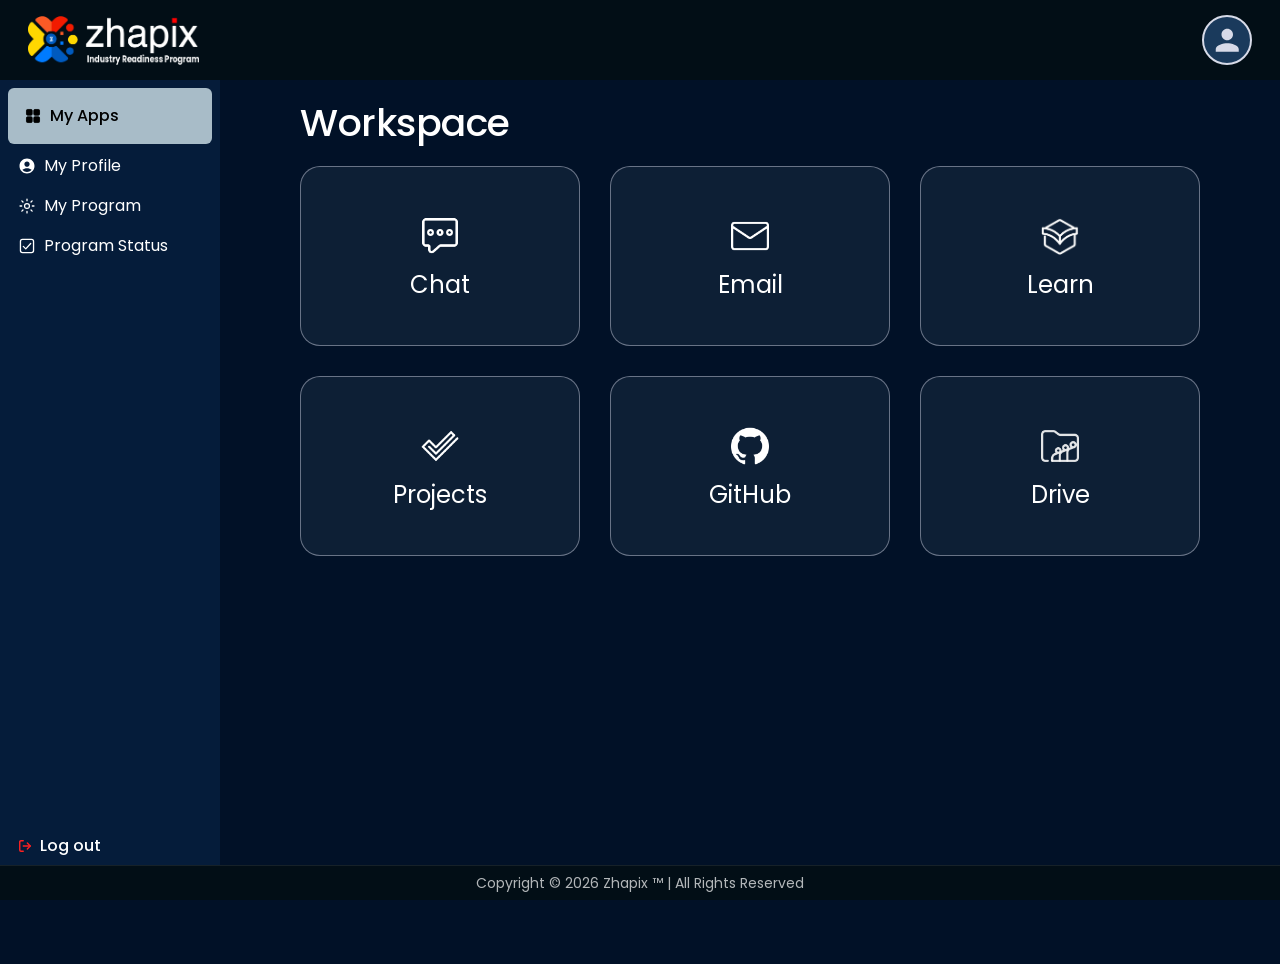
==== commit e3b93764: "Updates" ====
--- a/main.html
+++ b/main.html
@@ -8,8 +8,8 @@
 
     <meta name="viewport" content="width=device-width, initial-scale=1.0" />
     <title>IRP Portal</title>
-    <script type="module" crossorigin src="./assets/main-CJb3Pp1I.js"></script>
-    <link rel="stylesheet" crossorigin href="./assets/main-DWeuHaj2.css">
+    <script type="module" crossorigin src="./assets/main-pNioyUq3.js"></script>
+    <link rel="stylesheet" crossorigin href="./assets/main-D4jx29Ch.css">
   </head>
   <body>
     <div id="root"></div>
--- a/assets/main-D4jx29Ch.css
+++ b/assets/main-D4jx29Ch.css
@@ -0,0 +1 @@
+@import"https://fonts.googleapis.com/css2?family=Poppins:wght@400;500;600;700&display=swap";@import"https://fonts.googleapis.com/css2?family=Inter:wght@400;700&display=swap";.no-scrollbar{scrollbar-width:none;-ms-overflow-style:none}.no-scrollbar::-webkit-scrollbar{display:none}html,body{height:100%;overflow:hidden;margin:0;padding:0;background-color:#011127}.dashboard-container{height:100vh;height:100dvh;width:100vw;overflow:hidden;background-color:#011127;font-family:Poppins,sans-serif;font-weight:500;display:flex;flex-direction:column}.dashboard-header{position:fixed;top:0;left:0;right:0;height:80px;background-color:#020e16;display:flex;justify-content:space-between;align-items:center;padding:0 28px;gap:16px;z-index:300;flex-shrink:0}.dashboard-logo{display:flex;align-items:center;gap:10px;cursor:pointer}.logo-image{width:171px;height:49px;display:block}.header-username{font-size:15px;font-weight:400;color:#fff;font-family:Poppins,sans-serif;white-space:nowrap;cursor:pointer;transition:color .2s ease,opacity .2s ease}.header-username:hover{color:#7aa5ff;opacity:.9}.profile-avatar-desktop{display:flex;align-items:center;gap:10px;cursor:pointer;z-index:999;pointer-events:all;flex-shrink:0}.profile-avatar-desktop:hover{opacity:.92}.profile-avatar-desktop .MuiAvatar-root{width:50px!important;height:50px!important;border-radius:50%!important;border:2px solid #d7dae8!important;overflow:hidden!important;transition:transform .2s ease,border-color .2s ease}.profile-avatar-desktop:hover .MuiAvatar-root{transform:scale(1.02);border-color:#7aa5ff!important}.profile-avatar-desktop .MuiAvatar-root img{width:100%!important;height:100%!important;object-fit:cover!important;object-position:center top!important;display:block!important}.dashboard-footer{position:fixed;bottom:0;left:0;right:0;height:35px;background-color:#020e16;display:flex;align-items:center;justify-content:center;z-index:300;border-top:1px solid rgba(255,255,255,.08);padding:0}.footer-text{font-size:14px!important;font-weight:400!important;color:#ffffffb3!important;font-family:Poppins,sans-serif!important;text-align:center!important}.mobile-nav{display:none!important}.dashboard-body{position:fixed;inset:80px 0 28px;display:flex;background-color:#011127}.dashboard-sidebar{width:220px;min-width:220px;background:#051c3a;height:100%;display:flex;flex-direction:column;justify-content:space-between;padding:8px}.sidebar-menu{display:flex;flex-direction:column;gap:4px}.sidebar-menu-item{height:36px;padding:0 10px;display:flex;align-items:center;gap:8px;border-radius:0;font-size:16px;font-weight:400;color:#fff;white-space:nowrap;cursor:pointer;-webkit-user-select:none;user-select:none}.sidebar-menu-item span{white-space:nowrap}.sidebar-menu-item:hover{background-color:#9fbcc71f;color:#fff}.dashboard-sidebar .sidebar-menu-item.active,.dashboard-sidebar .sidebar-menu-item.active:hover,.dashboard-sidebar .sidebar-menu-item.active:focus,.dashboard-sidebar .sidebar-menu-item.active:active,.dashboard-sidebar button.sidebar-menu-item.active,.dashboard-sidebar button.sidebar-menu-item.active:hover,.dashboard-sidebar .MuiButton-root.sidebar-menu-item.active,.dashboard-sidebar .MuiButtonBase-root.sidebar-menu-item.active,.dashboard-sidebar .MuiListItem-root.sidebar-menu-item.active,.dashboard-sidebar .MuiListItemButton-root.sidebar-menu-item.active{background-color:#a8bcc8!important;background:#a8bcc8!important;color:#000!important;font-weight:500!important;box-shadow:none!important;border-radius:6px!important;text-transform:none!important;min-width:unset!important;width:100%!important;display:flex!important;margin:0!important;padding:0 16px!important;height:56px!important}.dashboard-sidebar .sidebar-menu-item.active:before,.dashboard-sidebar .sidebar-menu-item.active:after{display:none!important}.dashboard-sidebar .sidebar-menu-item.active *,.dashboard-sidebar .sidebar-menu-item.active span,.dashboard-sidebar .sidebar-menu-item.active svg,.dashboard-sidebar .sidebar-menu-item.active .MuiButton-label,.dashboard-sidebar .sidebar-menu-item.active .MuiTypography-root,.dashboard-sidebar .sidebar-menu-item.active .MuiListItemText-root,.dashboard-sidebar .sidebar-menu-item.active .MuiListItemIcon-root{color:#000!important}.dashboard-sidebar .sidebar-menu-item.active svg rect{fill:#000!important;stroke:#000!important}.dashboard-sidebar .sidebar-menu-item.active svg rect[fill=none],.dashboard-sidebar .sidebar-menu-item.active svg rect[stroke]{fill:none!important;stroke:#000!important}.dashboard-sidebar .sidebar-menu-item.active svg circle{stroke:#000!important;fill:none!important}.dashboard-sidebar .sidebar-menu-item.active svg path{stroke:#000!important;fill:#000!important}.dashboard-sidebar .sidebar-menu-item.active svg polyline{stroke:#000!important;fill:none!important}.dashboard-sidebar .sidebar-menu-item.active svg line{stroke:#000!important}.dashboard-sidebar .sidebar-menu-item.active .MuiSvgIcon-root{color:#000!important}.sidebar-menu-item svg{width:18px;height:18px}.sidebar-logout{margin-top:auto;height:36px;padding:0 10px;display:flex;align-items:center;gap:8px;cursor:pointer;-webkit-user-select:none;user-select:none}.sidebar-logout:hover{background-color:#ffffff0f}.sidebar-logout span{font-size:16px}.sidebar-logout svg{flex-shrink:0;width:14px;height:14px;color:#ff2121}.dashboard-content{flex:1;min-width:0;display:flex;flex-direction:column;overflow-y:auto;overflow-x:hidden;padding:0 60px;background-color:#011127;scrollbar-width:none;-ms-overflow-style:none}.dashboard-content::-webkit-scrollbar{display:none}.welcome-section{padding:0 0 20px;flex-shrink:0;width:100%}.welcome-heading{font-size:38px!important;font-weight:500!important;color:#fff!important;font-family:Poppins,sans-serif!important;line-height:1.2!important;margin:0!important;text-align:left!important;letter-spacing:-.5px!important}.dashboard-main{flex-shrink:0;display:flex;flex-direction:column;padding:20px}.dashboard-grid{display:grid;grid-template-columns:repeat(3,1fr);row-gap:30px;column-gap:30px;width:100%;padding:0;box-sizing:border-box}.app-card{background-color:#0d1f35;border:1px solid rgba(215,218,232,.45);border-radius:20px;width:100%;height:160px;display:flex;flex-direction:column;align-items:center;justify-content:center;gap:10px;cursor:pointer;transition:background-color .25s ease,transform .2s ease,box-shadow .25s ease}.app-card:hover{background-color:#061c3af2;transform:translateY(-4px) scale(1.02);box-shadow:0 12px 40px #00000080;border-color:#d7dae8}.app-card:active{transform:translateY(-2px) scale(1.01);transition:transform .1s ease}.card-icon{width:50px;height:50px;display:flex;align-items:center;justify-content:center;flex-shrink:0;color:#fff}.card-icon svg{width:38px!important;height:38px!important;display:block}.card-icon img{width:38px;height:38px;object-fit:contain;display:block}.card-label{font-size:24px!important;font-weight:400!important;color:#fff!important;font-family:Poppins,sans-serif!important;line-height:1.2!important;margin:0!important;text-align:center}.profile-scroll{height:100%;overflow-y:auto;overflow-x:hidden;padding:0 30px;scrollbar-width:none;-ms-overflow-style:none}.profile-scroll::-webkit-scrollbar{display:none}.profile-page-wrapper{padding:20px 0;width:100%;max-width:100%}.profile-page-wrapper .welcome-heading{text-align:left!important;display:block;width:100%}.profile-page-content{display:flex;flex-direction:row;align-items:stretch;gap:30px;width:100%;margin-top:12px}.profile-page-empty{display:flex;align-items:center;justify-content:center;height:200px}.profile-table-container{border:1px solid rgba(200,194,194,.51);border-radius:20px;overflow:hidden;flex:1;min-width:0}.profile-table-row{display:grid;grid-template-columns:150px 1fr;border-bottom:1px solid rgba(200,194,194,.3)}.profile-table-row:last-child{border-bottom:none}.profile-label-cell{padding:8px 12px;font-size:16px;font-weight:400;font-family:Poppins,sans-serif;background-color:#061c3af2;color:#c8c2c2;border-right:1px solid rgba(200,194,194,.3);word-break:break-word;display:flex;align-items:center}.profile-value-cell{padding:8px 12px;font-size:16px;font-weight:400;font-family:Poppins,sans-serif;background-color:#0d1f35;color:#fff;word-break:break-word;display:flex;align-items:center}.profile-pic-wrap{display:flex;align-items:center;justify-content:center;margin-bottom:4px}.profile-card-box{background-color:#071326;border:1px solid rgba(200,194,194,.51);border-radius:16px;padding:20px 16px;display:flex;flex-direction:column;align-items:center;justify-content:center;gap:8px;width:240px;flex-shrink:0;text-align:center;align-self:stretch}.profile-pic-img{width:120px;height:120px;border-radius:50%;object-fit:cover;object-position:center top;border:3px solid rgba(200,194,194,.51)}.profile-pic-fallback{width:120px;height:120px;border-radius:50%;background-color:#1a3a5c;border:3px solid rgba(200,194,194,.51);display:flex;align-items:center;justify-content:center;overflow:hidden;color:#d7dae8;font-size:32px;font-weight:600;font-family:Poppins,sans-serif}.profile-card-name{font-size:22px;font-weight:500;color:#fff;font-family:Poppins,sans-serif;margin:4px 0 0}.profile-card-role{font-size:16px;color:#9ca3af;font-family:Poppins,sans-serif;font-weight:400;margin:0}.status-badge{display:inline-block;padding:3px 10px;border-radius:30px;font-size:13px;font-weight:500;font-family:Poppins,sans-serif}.status-active{background-color:#377132;color:#f4f7fa;border:1px solid #f4f7fa}.status-inactive{background-color:#d7dae8;color:#020e16;border:1px solid #020e16}.status-badge:not(.status-active):not(.status-inactive){background-color:#374151;color:#9ca3af;border:1px solid #6b7280}.program-scroll{height:100%;overflow-y:auto;overflow-x:hidden;-webkit-overflow-scrolling:touch;scrollbar-width:none;-ms-overflow-style:none}.program-scroll::-webkit-scrollbar{display:none}.program-page-wrapper{padding:28px 0 40px;display:flex;flex-direction:column;gap:20px}.program-main-title{font-size:38px;font-weight:600;color:#fff;font-family:Poppins,sans-serif;margin:0}.program-sub-title{font-size:32px;font-weight:600;color:#62ddf3;font-family:Poppins,sans-serif;margin:0}.program-description{font-size:15px;font-weight:400;color:#ded0d0;font-family:Poppins,sans-serif;line-height:1.6;margin:0}.program-tech-grid{display:grid;grid-template-columns:repeat(4,1fr);gap:12px}.program-tech-chip{background-color:#0d1f35;border:1px solid rgba(215,218,232,.45);border-radius:8px;padding:10px 14px;font-size:14px;font-weight:500;color:#fff;font-family:Poppins,sans-serif;text-align:center}.program-accordion-list{display:flex;flex-direction:column;gap:10px}.program-accordion-card{background-color:#0d1f35;border:1px solid rgba(215,218,232,.45);border-radius:10px;overflow:hidden}.program-accordion-header{width:100%;display:flex;align-items:center;justify-content:space-between;padding:14px 18px;background:transparent;border:none;cursor:pointer;font-family:Poppins,sans-serif}.program-accordion-label{font-size:15px;font-weight:500;color:#fff}.program-accordion-chevron{font-size:18px;color:#fff;transition:transform .2s ease}.program-accordion-chevron.open{transform:rotate(180deg)}.program-accordion-body{list-style:none;padding:0 18px 14px;display:flex;flex-direction:column;gap:8px}.program-list-item{display:flex;align-items:center;gap:10px;font-size:14px;font-weight:400;color:#d1d5db;font-family:Poppins,sans-serif}.program-list-dot{width:8px;height:8px;border-radius:50%;flex-shrink:0}.prog-scroll{height:100%;overflow-y:auto;overflow-x:hidden;-webkit-overflow-scrolling:touch;scrollbar-width:none;-ms-overflow-style:none}.prog-scroll::-webkit-scrollbar{display:none}.prog-wrapper{padding:28px 0 40px;display:flex;flex-direction:column;gap:24px}.prog-main-title{font-size:38px;font-weight:600;color:#fff;font-family:Poppins,sans-serif;margin:0}.prog-table-card{background-color:#0d1f35;border:1px solid rgba(215,218,232,.45);border-radius:12px;overflow:hidden}.prog-table-title{font-size:22px;font-weight:600;color:#fff;font-family:Poppins,sans-serif;padding:16px 20px;border-bottom:1px solid rgba(215,218,232,.2)}.prog-table{width:100%;border-collapse:collapse}.prog-th{padding:12px 20px;font-size:14px;font-weight:600;color:#9ca3af;font-family:Poppins,sans-serif;text-align:left;background-color:#061c3af2;border-bottom:1px solid rgba(215,218,232,.2)}.prog-tr:not(:last-child) td{border-bottom:1px solid rgba(215,218,232,.1)}.prog-td{padding:12px 20px;font-size:14px;font-weight:400;color:#fff;font-family:Poppins,sans-serif}.prog-td--status{width:130px}.prog-badge{display:inline-block;padding:3px 12px;border-radius:30px;font-size:13px;font-weight:500;font-family:Poppins,sans-serif}.prog-badge--completed{background-color:#377132;color:#f4f7fa;border:1px solid #f4f7fa}.prog-badge--inprogress{background-color:#92610a;color:#fef3c7;border:1px solid #fef3c7;white-space:nowrap;text-align:center;display:inline-flex;align-items:center;justify-content:center}.prog-badge--open{background-color:#1e3a5f;color:#93c5fd;border:1px solid #93c5fd}@media(min-width:1400px){.dashboard-content{padding:0 70px}.dashboard-grid{grid-template-columns:repeat(3,1fr);row-gap:30px;column-gap:30px}.app-card{height:180px}}@media(min-width:1024px)and (max-width:1399px){.dashboard-grid{grid-template-columns:repeat(3,1fr);row-gap:30px;column-gap:30px}.app-card{height:180px}}@media(min-width:960px)and (max-width:1023px){.dashboard-grid{grid-template-columns:repeat(3,1fr);row-gap:30px;column-gap:30px}.app-card{height:180px}.card-label{font-size:20px!important}}@media(min-width:768px)and (max-width:1024px){.dashboard-sidebar{background-color:#051c3a;width:200px;min-width:200px;padding:12px 10px 16px}.dashboard-content{padding:0 50px}.dashboard-grid{grid-template-columns:repeat(2,1fr);row-gap:50px;column-gap:30px}.welcome-heading{font-size:32px!important}.card-label{font-size:20px!important}.app-card{height:180px}.profile-page-content{flex-direction:column-reverse!important;align-items:center;justify-content:flex-start;margin-top:20px}.profile-table-container,.profile-card-box{width:100%;max-width:100%}.profile-card-box{height:auto;align-self:auto}.profile-pic-img,.profile-pic-fallback{width:140px;height:140px}.profile-pic-fallback{font-size:36px}.program-tech-grid{grid-template-columns:repeat(2,1fr)}.program-main-title{font-size:28px}.program-sub-title{font-size:22px}.prog-main-title{font-size:30px}.prog-table-title{font-size:20px}.prog-th{font-size:16px}.prog-td{font-size:15px}.prog-badge{font-size:14px}}@media(min-width:600px)and (max-width:767px){.dashboard-header{height:70px;padding:0 20px}.dashboard-body{top:70px;bottom:50px}.dashboard-sidebar{background-color:#051c3a;width:170px;min-width:120px;padding:10px 8px 12px}.sidebar-menu-item{gap:6px;padding:6px 8px;font-size:15px}.sidebar-logout{padding:8px 10px;font-size:16px}.dashboard-content{padding:0 32px}.welcome-section{padding:24px 0 16px}.welcome-heading{font-size:28px!important}.dashboard-grid{grid-template-columns:repeat(2,1fr);row-gap:50px;column-gap:30px}.app-card{height:170px}.card-label{font-size:20px!important}.profile-page-content{flex-direction:column-reverse!important;gap:30px}.profile-table-container,.profile-card-box{width:100%;max-width:100%}.profile-pic-img,.profile-pic-fallback{width:120px;height:120px}.profile-pic-fallback{font-size:32px}.dashboard-footer{height:50px}.profile-label-cell{padding:8px 10px;font-size:14px}.profile-value-cell{padding:8px 10px;font-size:13px}.program-tech-grid{grid-template-columns:repeat(2,1fr)}.program-main-title{font-size:26px}.program-sub-title{font-size:20px}.prog-main-title{font-size:26px}.prog-table-title{font-size:18px}}@media(max-width:375px){.dashboard-header{height:70px;padding:0 12px}.logo-image{width:140px;height:40px}.dashboard-body{top:70px;bottom:50px}.dashboard-content{padding:0!important}.welcome-section{padding:16px 12px 8px}.welcome-heading{font-size:28px!important}.dashboard-grid{grid-template-columns:repeat(2,1fr);row-gap:20px;column-gap:10px;padding:0 12px 12px}.app-card{height:150px;border-radius:16px;gap:6px;padding:8px}.card-icon{width:28px;height:28px}.card-icon svg,.card-icon img{width:28px!important;height:28px!important}.card-label{font-size:16px!important;line-height:1.2}.dashboard-footer{height:50px}.profile-page-wrapper .welcome-heading{padding:16px 12px 12px!important;font-size:28px!important}.profile-page-content{padding:0 12px 12px!important;gap:20px}.profile-card-box{padding:12px;border-radius:10px}.profile-pic-img,.profile-pic-fallback{width:100px;height:100px}.profile-pic-fallback{font-size:24px}.profile-card-name{font-size:18px}.profile-card-role{font-size:14px}.profile-table-container{border-radius:8px}.profile-table-row{grid-template-columns:100px 1fr}.profile-label-cell,.profile-value-cell{padding:8px 10px;font-size:12px}.status-badge{padding:2px 8px;font-size:12px}.program-tech-grid{grid-template-columns:repeat(2,1fr);gap:8px}.program-main-title{font-size:24px}.program-sub-title{font-size:18px}.prog-main-title{font-size:24px}.prog-table-title{font-size:16px;padding:12px 14px}.prog-th,.prog-td{padding:10px 12px;font-size:13px}}@media(min-width:376px)and (max-width:479px){.dashboard-header{height:75px;padding:0 16px}.logo-image{width:145px;height:42px}.dashboard-body{top:75px;bottom:54px}.dashboard-content{padding:0!important}.welcome-section{padding:12px 16px 8px}.welcome-heading{font-size:32px!important}.dashboard-grid{grid-template-columns:repeat(2,1fr);row-gap:20px;column-gap:30px;padding:0 16px 16px}.app-card{height:160px;border-radius:18px;gap:7px;padding:10px}.card-icon{width:30px;height:30px}.card-icon svg,.card-icon img{width:30px!important;height:30px!important}.card-label{font-size:18px!important;line-height:1.2}.dashboard-footer{height:54px}.profile-page-wrapper .welcome-heading{padding:16px 16px 12px!important;font-size:32px!important}.profile-page-content{padding:0 16px 16px!important;gap:20px}.profile-card-box{padding:14px;border-radius:10px}.profile-pic-img,.profile-pic-fallback{width:105px;height:105px}.profile-pic-fallback{font-size:26px}.profile-card-name{font-size:19px}.profile-card-role{font-size:15px}.profile-table-row{grid-template-columns:120px 1fr}.profile-label-cell{padding:9px 11px;font-size:14px}.profile-value-cell{padding:9px 11px;font-size:13px}.status-badge{padding:3px 9px;font-size:13px}.program-tech-grid{grid-template-columns:repeat(2,1fr);gap:8px}.program-main-title{font-size:26px}.program-sub-title{font-size:20px}.prog-main-title{font-size:26px}}@media(max-width:480px){html,body{overflow:auto;height:100dvh;-webkit-overflow-scrolling:touch}.dashboard-container{height:100dvh;min-height:100dvh;overflow:auto;-webkit-overflow-scrolling:touch}.dashboard-header{height:70px;padding:0 20px;justify-content:space-between;gap:12px}.logo-image{width:151px;max-width:160px;height:43px;object-fit:contain;flex-shrink:0}.header-username{display:none}.profile-avatar-desktop .MuiAvatar-root{width:48px!important;height:48px!important;border:2px solid rgba(215,218,232,.78)!important}.dashboard-body{position:fixed;inset:70px 0 64px;overflow:auto;-webkit-overflow-scrolling:touch;display:flex}.dashboard-sidebar{display:none}.dashboard-content{flex:1;width:100%;min-width:0;overflow-y:auto!important;overflow-x:hidden;-webkit-overflow-scrolling:touch;padding:10px 10px 24px!important;background-color:#011127}.dashboard-main{flex:unset!important;display:block!important;overflow:visible!important;height:auto!important;min-height:unset!important;padding:0}.welcome-section{padding:20px 20px 20px 26px}.welcome-heading{font-size:32px!important;line-height:1.3!important}.dashboard-grid{grid-template-columns:repeat(2,1fr);row-gap:50px;column-gap:20px;padding:0 16px 16px}.app-card{height:150px;min-height:150px;max-height:150px;border-radius:18px;padding:10px;gap:7px;transition:none}.app-card:hover,.app-card:focus,.app-card:focus-visible,.app-card:active{transform:none;box-shadow:none;outline:none;border:1px solid rgba(215,218,232,.45)}.card-icon{width:28px;height:28px}.card-icon svg,.card-icon img{width:28px!important;height:28px!important;object-fit:contain}.card-label{font-size:16px!important;padding:0!important;line-height:1.2}.dashboard-footer{height:64px;background-color:#061c3a;border-top:1px solid rgba(143,181,238,.25);justify-content:space-around;padding:0}.footer-text{display:none!important}.mobile-nav{display:flex!important;width:100%;height:100%;align-items:center;justify-content:space-around;padding:0 12px}.mobile-nav-item{flex:1;min-width:60px;height:64px;display:flex;flex-direction:column;align-items:center;justify-content:center;gap:4px;cursor:pointer;-webkit-user-select:none;user-select:none;padding:4px 0;-webkit-tap-highlight-color:transparent}.mobile-nav-item span{font-size:11px;font-family:Poppins,sans-serif;font-weight:400;line-height:1;color:#ffffff80}.mobile-nav-icon{display:flex;align-items:center;justify-content:center;width:64px;height:32px;border-radius:16px;background:transparent;transition:background-color .2s ease}.mobile-nav-icon svg{width:20px!important;height:20px!important;display:block;flex-shrink:0;color:#fff!important}.mobile-nav-item:not(.active) span{color:#fff}.mobile-nav-item.active span{color:#fff!important;font-weight:600}.mobile-nav-item.active .mobile-nav-icon{background-color:#a8bcc8!important;border-radius:16px!important}.mobile-nav-item.active .mobile-nav-icon svg,.mobile-nav-item.active .mobile-nav-icon .MuiSvgIcon-root{color:#000!important;fill:#000!important}.profile-scroll{overflow:visible!important;height:auto!important;display:block!important;padding:0!important}.profile-page-wrapper{padding:0;overflow:visible;height:auto}.profile-page-wrapper .welcome-heading{padding:16px 16px 12px!important;font-size:35px!important;display:block}.profile-page-content{flex-direction:column-reverse!important;align-items:stretch!important;justify-content:flex-start!important;gap:30px;padding:10px 16px 16px!important;margin-top:16px}.profile-card-box{border-radius:10px;padding:16px;margin:0;width:100%;height:auto;max-width:100%;gap:8px}.profile-pic-wrap{margin-bottom:10px}.profile-pic-img{width:109px;height:107px;border:2px solid rgba(200,194,194,.51)}.profile-pic-fallback{width:109px;height:107px;border:2px solid rgba(200,194,194,.51);background-color:#2d3748;font-size:28px}.profile-card-name{font-size:20px;line-height:1.3}.profile-card-role{font-size:18px;font-weight:400;color:#fff;line-height:1.3}.profile-table-container{margin:0;border-radius:8px;border:1px solid rgba(255,255,255,.2);width:100%;height:auto;max-width:100%;padding:0}.profile-table-row{grid-template-columns:130px 1fr;border-bottom:1px solid rgba(200,194,194,.51)}.profile-label-cell{padding:10px 12px;font-size:15px;font-weight:500;background-color:#011127;border-right:1px solid rgba(200,194,194,.51);border-bottom:1px solid rgba(200,194,194,.51);line-height:1.4}.profile-value-cell{padding:10px 12px;font-size:15px;background-color:#091f3d;border-bottom:1px solid rgba(200,194,194,.51);line-height:1.4}.status-badge{padding:3px 10px;font-size:15px;letter-spacing:.2px}.status-active{background-color:#377132;color:#f4f7fa;border:1px solid #f4f7fa}.status-inactive{background-color:#2d2d2d;color:#d1d5db;border:1.5px solid #6b7280}.program-scroll{height:auto;overflow:visible}.program-page-wrapper{padding:16px 16px 24px;gap:16px}.program-tech-grid{grid-template-columns:repeat(2,1fr);gap:8px}.program-main-title{font-size:24px}.program-sub-title{font-size:18px}.program-accordion-header{padding:12px 14px}.program-accordion-body{padding:0 14px 12px}.prog-scroll{height:auto;overflow:visible}.prog-wrapper{padding:16px 16px 24px;gap:16px}.prog-main-title{font-size:24px}.prog-table-title{font-size:16px;padding:12px 14px}.prog-th,.prog-td{padding:10px 12px;font-size:13px}}@media(min-width:1400px)and (max-width:1600px){.profile-page-wrapper{max-width:1500px;padding:80px 0;width:100%}.profile-table-container{max-width:1100px}.profile-card-box{width:320px;min-width:320px}.profile-page-content{display:flex;flex-direction:row;align-items:stretch;gap:30px;width:100%;margin-top:40px}.profile-page-content .profile-pic-img,.profile-page-content .profile-pic-fallback{width:140px;height:140px}.profile-page-content .profile-card-name{font-size:22px}.profile-page-content .profile-card-role{font-size:15px}}@media(min-width:1400px)and (max-width:1600px){.dashboard-content{display:flex;justify-content:center}.dashboard-main{max-width:1200px;width:100%;margin:0 auto}.welcome-section{width:100%;margin-bottom:20px}.dashboard-grid{width:100%;grid-template-columns:repeat(3,1fr);row-gap:60px;column-gap:50px;margin:0 auto}.app-card{height:220px}}@media(max-height:500px)and (max-width:900px){.dashboard-header{height:80px!important}.dashboard-body{top:80px!important;bottom:28px!important}.dashboard-footer,.mobile-nav{height:28px!important}.dashboard-content{overflow-x:hidden!important;-webkit-overflow-scrolling:touch!important}.welcome-heading{font-size:24px!important}.card-label{font-size:16px!important}.app-card{height:160px!important}.card-icon svg,.card-icon img{width:24px!important;height:24px!important}.dashboard-grid{row-gap:20px!important;column-gap:30px!important}.prog-main-title,.program-main-title{font-size:22px!important}}@media(-webkit-min-device-pixel-ratio:2),(min-resolution:192dpi){.app-card,.profile-table-container,.profile-card-box{border-width:.5px}}@media(prefers-reduced-motion:reduce){*{animation-duration:.01ms!important;animation-iteration-count:1!important;transition-duration:.01ms!important}.app-card:hover,.app-card:active{transform:none}}*{margin:0;padding:0;box-sizing:border-box}body{font-family:Inter,sans-serif;background-color:#2f3b47;color:#fff;line-height:1.6}a{text-decoration:none;color:inherit}button{font-family:inherit;cursor:pointer}.text-center{text-align:center}.mt-2{margin-top:.5rem}.mb-2{margin-bottom:.5rem}
